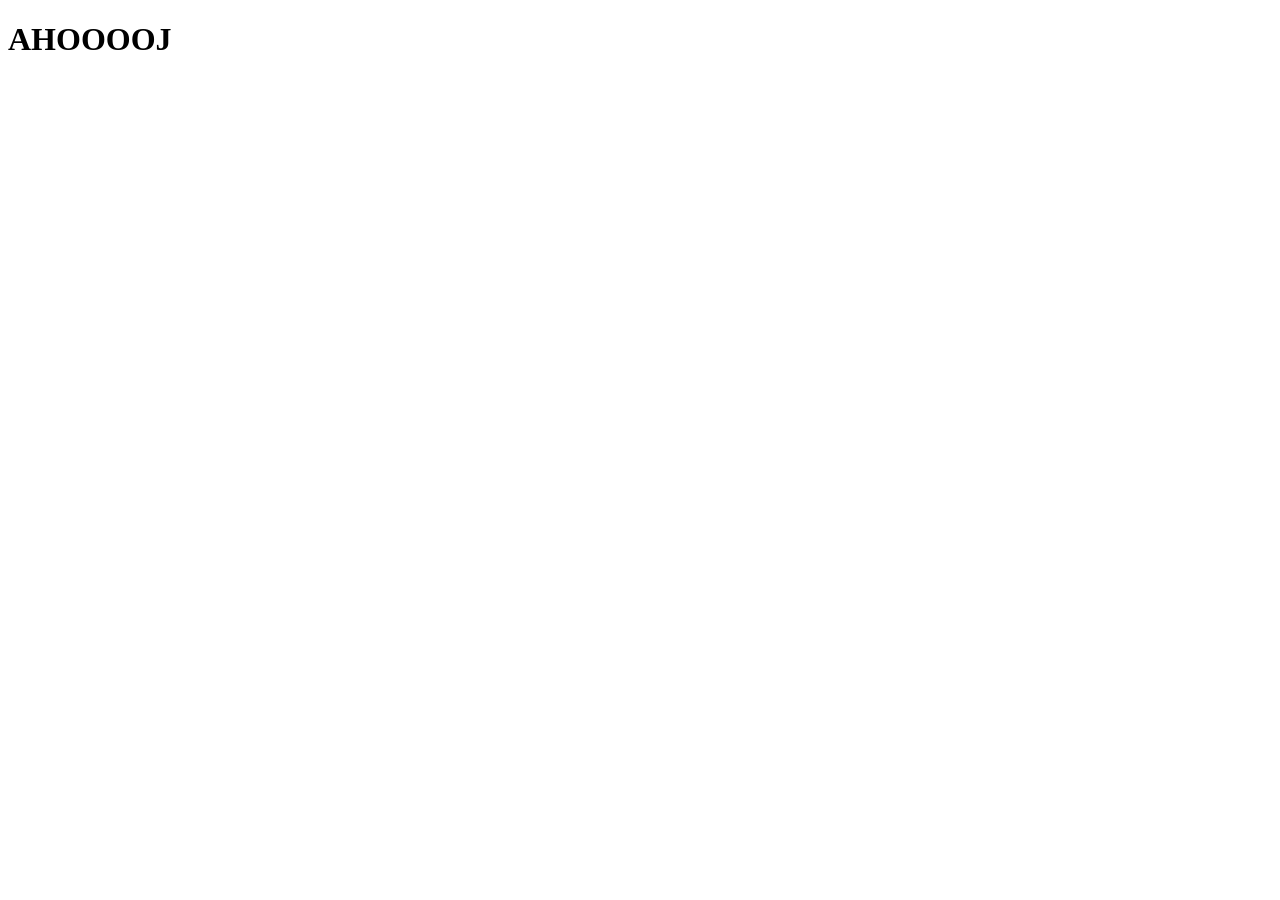
==== index.html @ 7a9dd6bf "ahoj" ====
<!DOCTYPE html>
<html lang="en">
<head>
    <meta charset="UTF-8">
    <meta name="viewport" content="width=device-width, initial-scale=1.0">
    <title>Document</title>
    
    <link rel="stylesheet" href="assets/css/normalize.css">
    <link rel="stylesheet" href="assets/css/style.css">
</head>


<body>
    <h1>AHOOOOJ</h1>
</body>
</html>
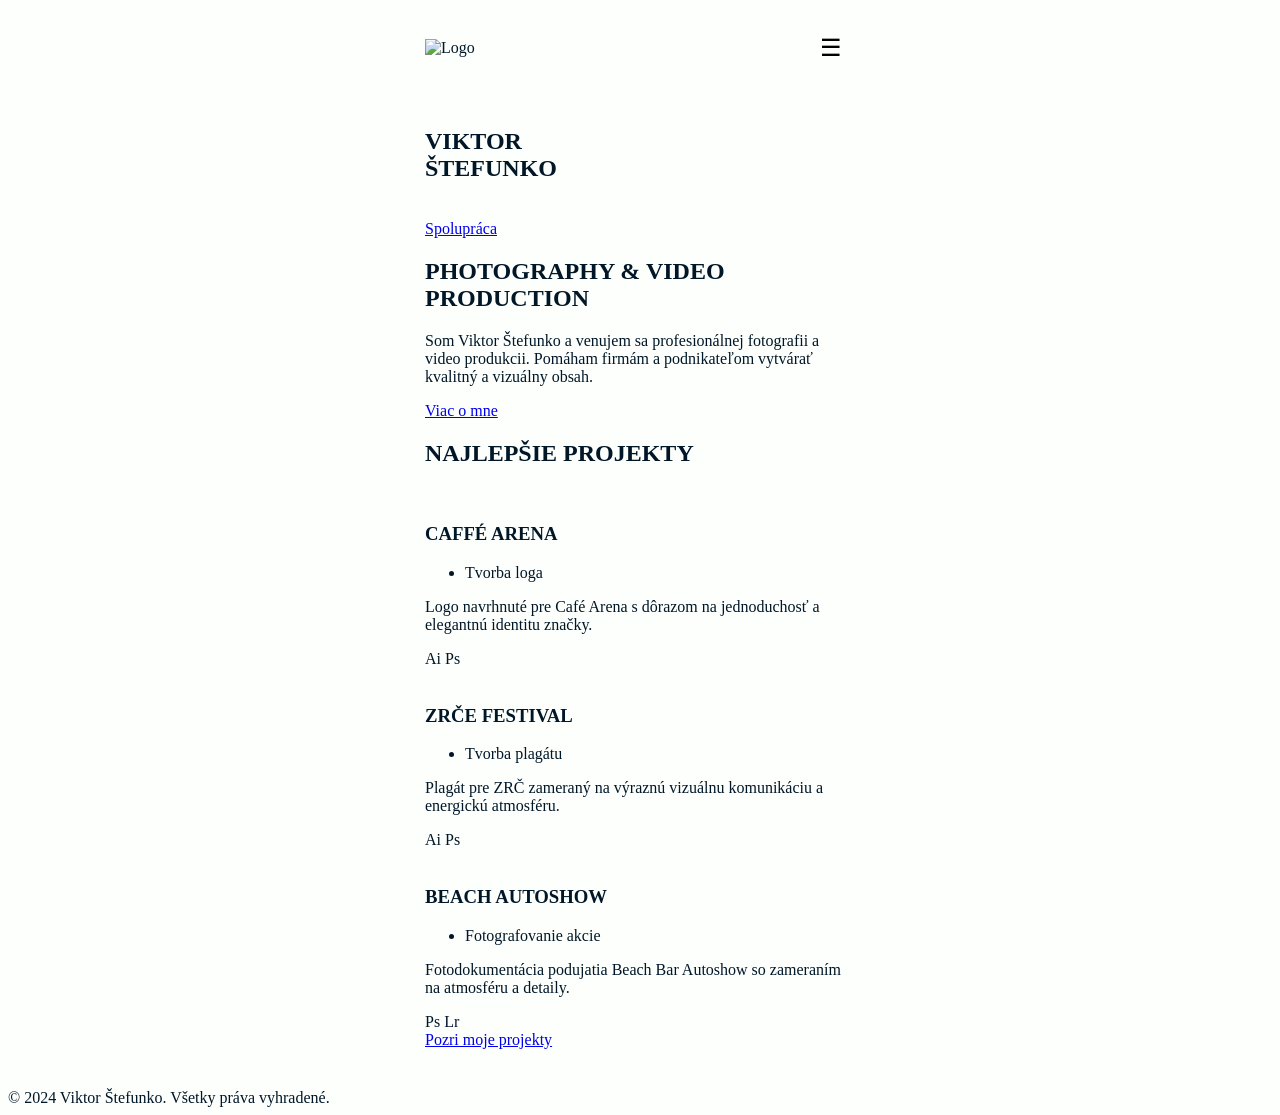
==== commit 897f6f71: "spravene root a zaciatky" ====
--- a/index.html
+++ b/index.html
@@ -3,14 +3,140 @@
 <head>
     <meta charset="UTF-8">
     <meta name="viewport" content="width=device-width, initial-scale=1.0">
-    <title>Document</title>
+    <title>Portfolio</title>
     
     <link rel="stylesheet" href="assets/css/normalize.css">
     <link rel="stylesheet" href="assets/css/style.css">
 </head>
 
 
-<body>
-    <h1>AHOOOOJ</h1>
+<header class="header">
+    <img src="logo.png" alt="Logo" class="logo">
+
+    <button class="menu-btn">
+    ☰
+    </button>
+</header>
+
+<main class="zaciatok">
+    <section class="hero_karta">
+    <div class="hero_top">
+        <div>
+        <h1>
+            VIKTOR<br>
+            ŠTEFUNKO
+        </h1>
+        </div>
+
+        <img src="hero.jpg" alt="" class="hero-image">
+    </div>
+
+    <div class="hero_buttons">
+        <a href="#" class="btn small">Spolupráca</a>
+    </div>
+
+    <div class="hero_content">
+        <h2>PHOTOGRAPHY & VIDEO PRODUCTION</h2>
+
+        <p>
+        Som Viktor Štefunko a venujem sa profesionálnej
+        fotografii a video produkcii.
+        Pomáham firmám a podnikateľom vytvárať
+        kvalitný a vizuálny obsah.
+        </p>
+
+        <a href="#" class="btn">Viac o mne</a>
+    </div>
+    </section>
+
+    <!-- PROJECTS -->
+    <section class="projects">
+    <h2 class="section-title">NAJLEPŠIE PROJEKTY</h2>
+
+    <!-- CARD -->
+    <article class="project-card">
+        <img src="projekt1.jpg" alt="" class="project-image">
+
+        <div class="project-content">
+        <h3>CAFFÉ ARENA</h3>
+
+        <ul>
+            <li>Tvorba loga</li>
+        </ul>
+
+        <p>
+            Logo navrhnuté pre Café Arena
+            s dôrazom na jednoduchosť a
+            elegantnú identitu značky.
+        </p>
+
+        <div class="tags">
+            <span>Ai</span>
+            <span>Ps</span>
+        </div>
+        </div>
+    </article>
+
+
+
+    <article class="project-card">
+        <img src="projekt2.jpg" alt="" class="project-image">
+
+        <div class="project-content">
+        <h3>ZRČE FESTIVAL</h3>
+
+        <ul>
+            <li>Tvorba plagátu</li>
+        </ul>
+
+        <p>
+            Plagát pre ZRČ zameraný na
+            výraznú vizuálnu komunikáciu
+            a energickú atmosféru.
+        </p>
+
+        <div class="tags">
+            <span>Ai</span>
+            <span>Ps</span>
+        </div>
+        </div>
+    </article>
+
+
+
+    <article class="project-card">
+        <img src="projekt3.jpg" alt="" class="project-image">
+
+        <div class="project-content">
+        <h3>BEACH AUTOSHOW</h3>
+
+        <ul>
+            <li>Fotografovanie akcie</li>
+        </ul>
+
+        <p>
+            Fotodokumentácia podujatia Beach
+            Bar Autoshow so zameraním na
+            atmosféru a detaily.
+        </p>
+
+        <div class="tags">
+            <span>Ps</span>
+            <span>Lr</span>
+        </div>
+        </div>
+    </article>
+
+    <div class="projects-button">
+        <a href="#" class="btn">Pozri moje projekty</a>
+    </div>
+    </section>
+
+</main>
+
+<footer class="footer">
+    © 2024 Viktor Štefunko. Všetky práva vyhradené.
+</footer>
+
 </body>
 </html>
--- a/assets/css/style.css
+++ b/assets/css/style.css
@@ -0,0 +1,107 @@
+@import url('https://fonts.googleapis.com/css2?family=Bebas+Neue&family=Montserrat:ital,wght@0,100..900;1,100..900&family=Open+Sans:ital,wght@0,300..800;1,300..800&display=swap');
+
+
+:root {
+    --primarna-nadpis: #f71735 ;
+    --primarna-podnadpis: #FF9F1C ;
+    --farba-pozadia: #FDFFFC ;
+    --bullet-point:#143642 ;
+    --farba-text: #011728 ;
+
+    --bg-najslabsi: #E4E6E9 ;
+    --bg-slaby: #ADB5BC ;
+    --bg-stredny: #929CA6 ;
+    --bg-silny: #778390 ;
+    --bg-najsilnejsi: #606A75 ;
+    --farba-biela: #FFFFFF ;
+    --farba-cierna: #000000 ;
+
+
+    --primarny-gradient: linear-gradient(
+    135deg,
+        #143642 0%,
+        #011728 100% ) ;
+    --sekundarny-gradient: linear-gradient(
+        135deg,
+        #FF9F1C 0%,
+        #A16B21 100% ) ;
+
+
+    --font-primarny: 'Bebas Neue', sans-serif;
+    --font-sekundarny: 'Montserrat', sans-serif;
+    --font-text: 'Open Sans', sans-serif;
+
+    --medzera-s: 1rem ;
+    --medzera-m: 1.5rem ;
+    --medzera-l: 2rem ;
+    --medzera-xl: 3rem ;
+}
+
+
+/* Mobilná verzia */
+
+body{
+    background: var(--farba-pozadia) ;
+    color: var(--farba-text) ; }
+
+.zaciatok {
+    width:100%;
+    max-width:430px;
+    margin:auto;
+    padding:20px 16px 40px;
+}
+
+.header{
+    max-width:430px;
+    margin:auto;
+    padding:16px;
+    display:flex;
+    justify-content:space-between;
+    align-items:center;
+    border-bottom:2px solid var(--border-color);
+}
+
+.menu-btn{
+    width:48px;
+    height:48px;
+    border:none;
+    border-radius:14px;
+    background: var(--bg-najsilnejsi)
+    color:white;
+    font-size:24px;
+    cursor:pointer;
+}
+
+
+
+
+
+
+
+
+
+
+
+
+
+
+
+
+
+
+
+
+
+
+
+
+
+
+
+/* Desktop verzia */
+@media (min-width:1024px)
+
+
+
+
+
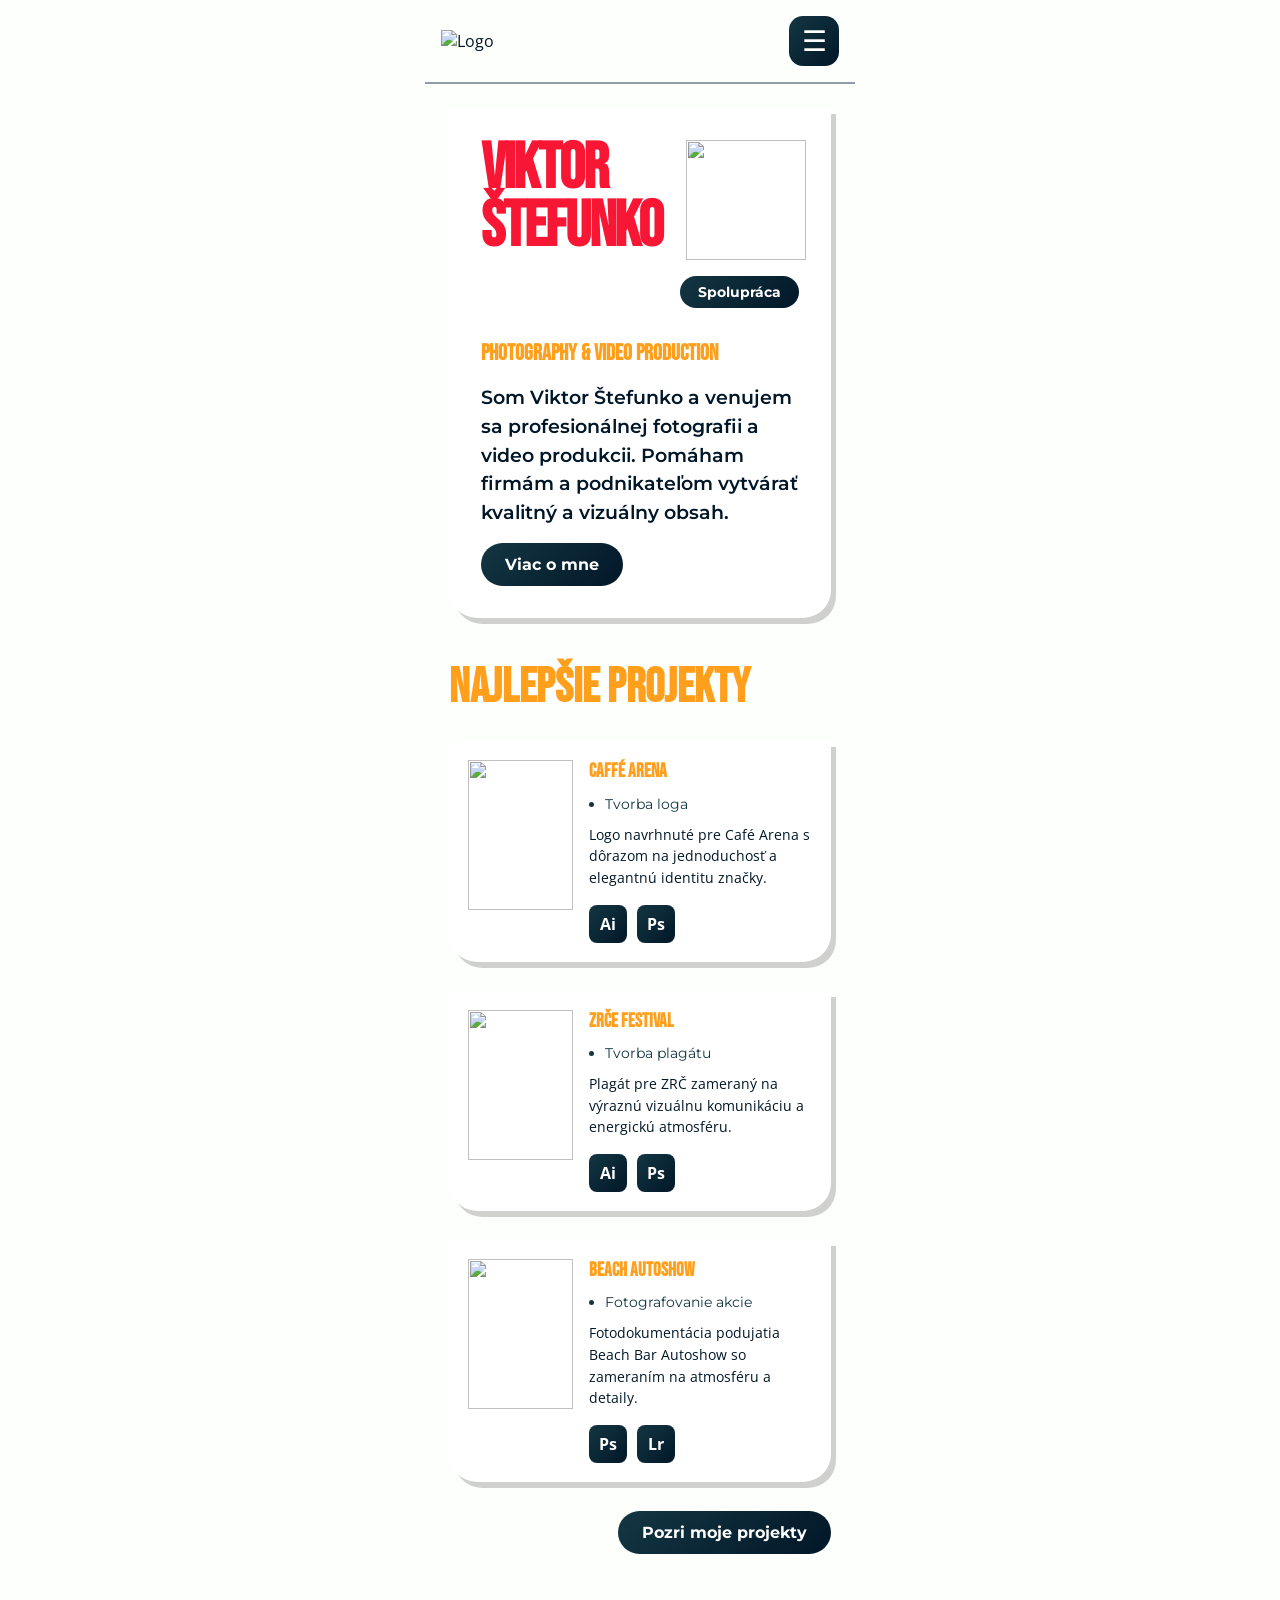
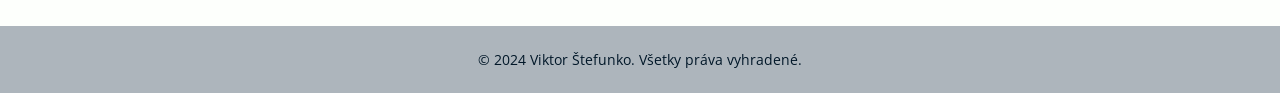
==== commit dba9f208: "spravil som html a css s farbami bez obrazkov" ====
--- a/index.html
+++ b/index.html
@@ -1,142 +1,199 @@
 <!DOCTYPE html>
-<html lang="en">
+<html lang="sk">
 <head>
     <meta charset="UTF-8">
     <meta name="viewport" content="width=device-width, initial-scale=1.0">
-    <title>Portfolio</title>
-    
+
+    <title>Viktor Štefunko</title>
+
     <link rel="stylesheet" href="assets/css/normalize.css">
     <link rel="stylesheet" href="assets/css/style.css">
 </head>
 
-
-<header class="header">
-    <img src="logo.png" alt="Logo" class="logo">
-
-    <button class="menu-btn">
-    ☰
-    </button>
-</header>
-
-<main class="zaciatok">
-    <section class="hero_karta">
-    <div class="hero_top">
-        <div>
-        <h1>
-            VIKTOR<br>
-            ŠTEFUNKO
-        </h1>
-        </div>
-
-        <img src="hero.jpg" alt="" class="hero-image">
-    </div>
-
-    <div class="hero_buttons">
-        <a href="#" class="btn small">Spolupráca</a>
-    </div>
-
-    <div class="hero_content">
-        <h2>PHOTOGRAPHY & VIDEO PRODUCTION</h2>
-
-        <p>
-        Som Viktor Štefunko a venujem sa profesionálnej
-        fotografii a video produkcii.
-        Pomáham firmám a podnikateľom vytvárať
-        kvalitný a vizuálny obsah.
-        </p>
-
-        <a href="#" class="btn">Viac o mne</a>
-    </div>
-    </section>
-
-    <!-- PROJECTS -->
-    <section class="projects">
-    <h2 class="section-title">NAJLEPŠIE PROJEKTY</h2>
-
-    <!-- CARD -->
-    <article class="project-card">
-        <img src="projekt1.jpg" alt="" class="project-image">
-
-        <div class="project-content">
-        <h3>CAFFÉ ARENA</h3>
-
-        <ul>
-            <li>Tvorba loga</li>
-        </ul>
-
-        <p>
-            Logo navrhnuté pre Café Arena
-            s dôrazom na jednoduchosť a
-            elegantnú identitu značky.
-        </p>
-
-        <div class="tags">
-            <span>Ai</span>
-            <span>Ps</span>
-        </div>
-        </div>
-    </article>
+<body>
 
 
+<!-- =========================
+    HEADER
+========================== -->
 
-    <article class="project-card">
-        <img src="projekt2.jpg" alt="" class="project-image">
-
-        <div class="project-content">
-        <h3>ZRČE FESTIVAL</h3>
-
-        <ul>
-            <li>Tvorba plagátu</li>
-        </ul>
-
-        <p>
-            Plagát pre ZRČ zameraný na
-            výraznú vizuálnu komunikáciu
-            a energickú atmosféru.
-        </p>
-
-        <div class="tags">
-            <span>Ai</span>
-            <span>Ps</span>
-        </div>
-        </div>
-    </article>
+    <header class="hlavicka">
+        <img src="logo.png" alt="Logo" class="logo">
+        <button class="menu_tlacidlo">
+            ☰
+        </button>
+    </header>
 
 
+<!-- =========================
+        HERO SEKCIA
+    ========================== -->
 
-    <article class="project-card">
-        <img src="projekt3.jpg" alt="" class="project-image">
 
-        <div class="project-content">
-        <h3>BEACH AUTOSHOW</h3>
+    <main class="obsah">
+        <section class="hero_karta">
+            <div class="hero_hore">
+                <div>
+                    <h1 class="hero_nadpis">
+                        VIKTOR <br>
+                        ŠTEFUNKO
+                    </h1>
+                </div>
+                <img src="hero.jpg" alt="" class="hero_obrazok">
+            </div>
 
-        <ul>
-            <li>Fotografovanie akcie</li>
-        </ul>
+            <div class="hero_tlacidla">
+                <a href="#" class="tlacidlo male">
+                    Spolupráca
+                </a>
+            </div>
 
-        <p>
-            Fotodokumentácia podujatia Beach
-            Bar Autoshow so zameraním na
-            atmosféru a detaily.
-        </p>
+            <div class="hero_text">
 
-        <div class="tags">
-            <span>Ps</span>
-            <span>Lr</span>
-        </div>
-        </div>
-    </article>
+                <h2>
+                    PHOTOGRAPHY & VIDEO PRODUCTION
+                </h2>
 
-    <div class="projects-button">
-        <a href="#" class="btn">Pozri moje projekty</a>
-    </div>
-    </section>
+                <p>
+                    Som Viktor Štefunko a venujem sa profesionálnej
+                    fotografii a video produkcii.
+                    Pomáham firmám a podnikateľom vytvárať
+                    kvalitný a vizuálny obsah.
+                </p>
 
-</main>
+                <a href="#" class="tlacidlo">
+                    Viac o mne
+                </a>
 
-<footer class="footer">
-    © 2024 Viktor Štefunko. Všetky práva vyhradené.
-</footer>
+            </div>
+
+        </section>
+
+        <!-- =========================
+            PROJEKTY
+        ========================== -->
+
+        <section class="projekty">
+
+            <h2 class="nadpis_sekcie">
+                NAJLEPŠIE PROJEKTY
+            </h2>
+
+            <!-- KARTA -->
+
+            <article class="karta_projekt">
+
+                <img src="projekt1.jpg" alt="" class="projekt_obrazok">
+
+                <div class="projekt_text">
+
+                    <h3>CAFFÉ ARENA</h3>
+
+                    <ul>
+                        <li>Tvorba loga</li>
+                    </ul>
+
+                    <p>
+                        Logo navrhnuté pre Café Arena
+                        s dôrazom na jednoduchosť
+                        a elegantnú identitu značky.
+                    </p>
+
+                    <div class="programy">
+
+                        <span>Ai</span>
+                        <span>Ps</span>
+
+                    </div>
+
+                </div>
+
+            </article>
+
+            <!-- KARTA -->
+
+            <article class="karta_projekt">
+
+                <img src="projekt2.jpg" alt="" class="projekt_obrazok">
+
+                <div class="projekt_text">
+
+                    <h3>ZRČE FESTIVAL</h3>
+
+                    <ul>
+                        <li>Tvorba plagátu</li>
+                    </ul>
+
+                    <p>
+                        Plagát pre ZRČ zameraný na
+                        výraznú vizuálnu komunikáciu
+                        a energickú atmosféru.
+                    </p>
+
+                    <div class="programy">
+
+                        <span>Ai</span>
+                        <span>Ps</span>
+
+                    </div>
+
+                </div>
+
+            </article>
+
+            <!-- KARTA -->
+
+            <article class="karta_projekt">
+
+                <img src="projekt3.jpg" alt="" class="projekt_obrazok">
+
+                <div class="projekt_text">
+
+                    <h3>BEACH AUTOSHOW</h3>
+
+                    <ul>
+                        <li>Fotografovanie akcie</li>
+                    </ul>
+
+                    <p>
+                        Fotodokumentácia podujatia Beach
+                        Bar Autoshow so zameraním
+                        na atmosféru a detaily.
+                    </p>
+
+                    <div class="programy">
+
+                        <span>Ps</span>
+                        <span>Lr</span>
+
+                    </div>
+
+                </div>
+
+            </article>
+
+            <div class="projekty_tlacidlo">
+
+                <a href="#" class="tlacidlo">
+                    Pozri moje projekty
+                </a>
+
+            </div>
+
+        </section>
+
+    </main>
+
+    <!-- =========================
+        FOOTER
+    ========================== -->
+
+    <footer class="paticka">
+
+        © 2024 Viktor Štefunko.
+        Všetky práva vyhradené.
+
+    </footer>
 
 </body>
 </html>
--- a/assets/css/style.css
+++ b/assets/css/style.css
@@ -40,63 +40,361 @@
 
 /* Mobilná verzia */
 
+
+*{
+    margin:0;
+    padding:0;
+    box-sizing:border-box;
+}
+
 body{
-    background: var(--farba-pozadia) ;
-    color: var(--farba-text) ; }
-
-.zaciatok {
+    background:var(--farba-pozadia);
+    color:var(--farba-text);
+
+    font-family:var(--font-text);
+}
+
+/* =========================
+    HLAVIČKA
+========================= */
+
+.hlavicka{
     width:100%;
     max-width:430px;
+
     margin:auto;
-    padding:20px 16px 40px;
-}
-
-.header{
-    max-width:430px;
-    margin:auto;
-    padding:16px;
+
     display:flex;
     justify-content:space-between;
     align-items:center;
-    border-bottom:2px solid var(--border-color);
-}
-
-.menu-btn{
-    width:48px;
-    height:48px;
+
+    padding:1rem;
+
+    border-bottom:2px solid var(--bg-stredny);
+}
+
+.logo{
+    width:55px;
+    height:auto;
+}
+
+.menu_tlacidlo{
+    width:50px;
+    height:50px;
+
     border:none;
     border-radius:14px;
-    background: var(--bg-najsilnejsi)
-    color:white;
-    font-size:24px;
+
+    background:var(--primarny-gradient);
+
+    color:var(--farba-biela);
+
+    font-size:28px;
+
+    display:flex;
+    align-items:center;
+    justify-content:center;
+
     cursor:pointer;
 }
 
-
-
-
-
-
-
-
-
-
-
-
-
-
-
-
-
-
-
-
-
-
-
-
-
-
+/* =========================
+    OBSAH
+========================= */
+
+.obsah{
+    width:100%;
+    max-width:430px;
+
+    margin:auto;
+
+    padding:var(--medzera-m);
+}
+
+/* =========================
+    HERO KARTA
+========================= */
+
+.hero_karta{
+    background:var(--farba-biela);
+
+    padding:var(--medzera-l);
+
+    border-radius:0px 0px 28px 28px;
+
+    box-shadow:
+    5px 6px 0px rgba(0,0,0,0.18);
+
+    margin-bottom:var(--medzera-xl);
+}
+
+.hero_hore{
+    display:flex;
+    justify-content:space-between;
+    align-items:flex-start;
+
+    gap:var(--medzera-m);
+}
+
+/* =========================
+    HERO NADPIS
+========================= */
+
+.hero_nadpis{
+    font-family:var(--font-primarny);
+
+    font-size:4rem;
+    line-height:0.9;
+
+    color:var(--primarna-nadpis);
+
+    letter-spacing:-2px;
+}
+
+/* =========================
+    HERO OBRÁZOK
+========================= */
+
+.hero_obrazok{
+    width:120px;
+    height:120px;
+
+    object-fit:cover;
+}
+
+/* =========================
+    HERO BUTTON
+========================= */
+
+.hero_tlacidla{
+    display:flex;
+    justify-content:flex-end;
+
+    margin-top:1rem;
+}
+
+/* =========================
+    TEXT HERO
+========================= */
+
+.hero_text{
+    margin-top:2rem;
+}
+
+.hero_text h2{
+    color:var(--primarna-podnadpis);
+
+    font-family:var(--font-primarny);
+
+    font-size:1.4rem;
+
+    margin-bottom:1rem;
+}
+
+.hero_text p{
+    font-size:1.2rem;
+    line-height:1.5;
+
+    font-family:var(--font-sekundarny);
+
+    font-weight:600;
+
+    margin-bottom:1rem;
+}
+
+/* =========================
+    TLAČIDLÁ
+========================= */
+
+.tlacidlo{
+    display:inline-flex;
+    align-items:center;
+    justify-content:center;
+
+    padding:12px 24px;
+
+    border-radius:999px;
+
+    background:var(--primarny-gradient);
+
+    color:var(--farba-biela);
+
+    text-decoration:none;
+
+    font-family:var(--font-sekundarny);
+    font-weight:700;
+
+    transition:0.2s ease;
+}
+
+.tlacidlo:hover{
+    transform:translateY(-2px);
+}
+
+.male{
+    padding:8px 18px;
+    font-size:0.85rem;
+}
+
+/* =========================
+    SEKČNÝ NADPIS
+========================= */
+
+.nadpis_sekcie{
+    color:var(--primarna-podnadpis);
+
+    font-family:var(--font-primarny);
+
+    font-size:3rem;
+    line-height:0.9;
+
+    margin-bottom:2rem;
+}
+
+/* =========================
+    KARTA PROJEKT
+========================= */
+
+.karta_projekt{
+    background:var(--farba-biela);
+
+    padding:1.2rem;
+
+    border-radius:0px 0px 28px 28px;
+
+    display:flex;
+    gap:1rem;
+
+    margin-bottom:1.8rem;
+
+    box-shadow:
+    5px 6px 0px rgba(0,0,0,0.18);
+}
+
+/* =========================
+    OBRÁZOK PROJEKTU
+========================= */
+
+.projekt_obrazok{
+    width:105px;
+    height:150px;
+
+    object-fit:cover;
+
+    flex-shrink:0;
+}
+
+/* =========================
+    TEXT PROJEKT
+========================= */
+
+.projekt_text h3{
+    color:var(--primarna-podnadpis);
+
+    font-family:var(--font-primarny);
+
+    font-size:1.2rem;
+
+    margin-bottom:0.7rem;
+}
+
+.projekt_text ul{
+    padding-left:1rem;
+
+    margin-bottom:0.7rem;
+}
+
+.projekt_text li{
+    color:var(--bullet-point);
+
+    font-size:0.9rem;
+
+    font-family:var(--font-sekundarny);
+}
+
+.projekt_text p{
+    font-size:0.9rem;
+    line-height:1.5;
+}
+
+/* =========================
+    PROGRAMY
+========================= */
+
+.programy{
+    display:flex;
+    gap:0.6rem;
+
+    margin-top:1rem;
+}
+
+.programy span{
+    width:38px;
+    height:38px;
+
+    border-radius:8px;
+
+    background:var(--primarny-gradient);
+
+    color:var(--farba-biela);
+
+    display:flex;
+    align-items:center;
+    justify-content:center;
+
+    font-weight:700;
+}
+
+/* =========================
+    TLAČIDLO PROJEKTY
+========================= */
+
+.projekty_tlacidlo{
+    display:flex;
+    justify-content:flex-end;
+}
+
+/* =========================
+    FOOTER
+========================= */
+
+.paticka{
+    background:var(--bg-slaby);
+
+    text-align:center;
+
+    padding:1.5rem;
+
+    margin-top:3rem;
+
+    color:var(--farba-text);
+
+    font-size:0.85rem;
+}
+
+/* =========================
+    RESPONSIVE
+========================= */
+
+@media(max-width:430px){
+
+    .hero_nadpis{
+        font-size:3.3rem;
+    }
+
+    .hero_obrazok{
+        width:100px;
+        height:100px;
+    }
+
+    .nadpis_sekcie{
+        font-size:2.5rem;
+    }
+
+    .hero_text p{
+        font-size:1rem;
+    }
+}
 
 /* Desktop verzia */
 @media (min-width:1024px)
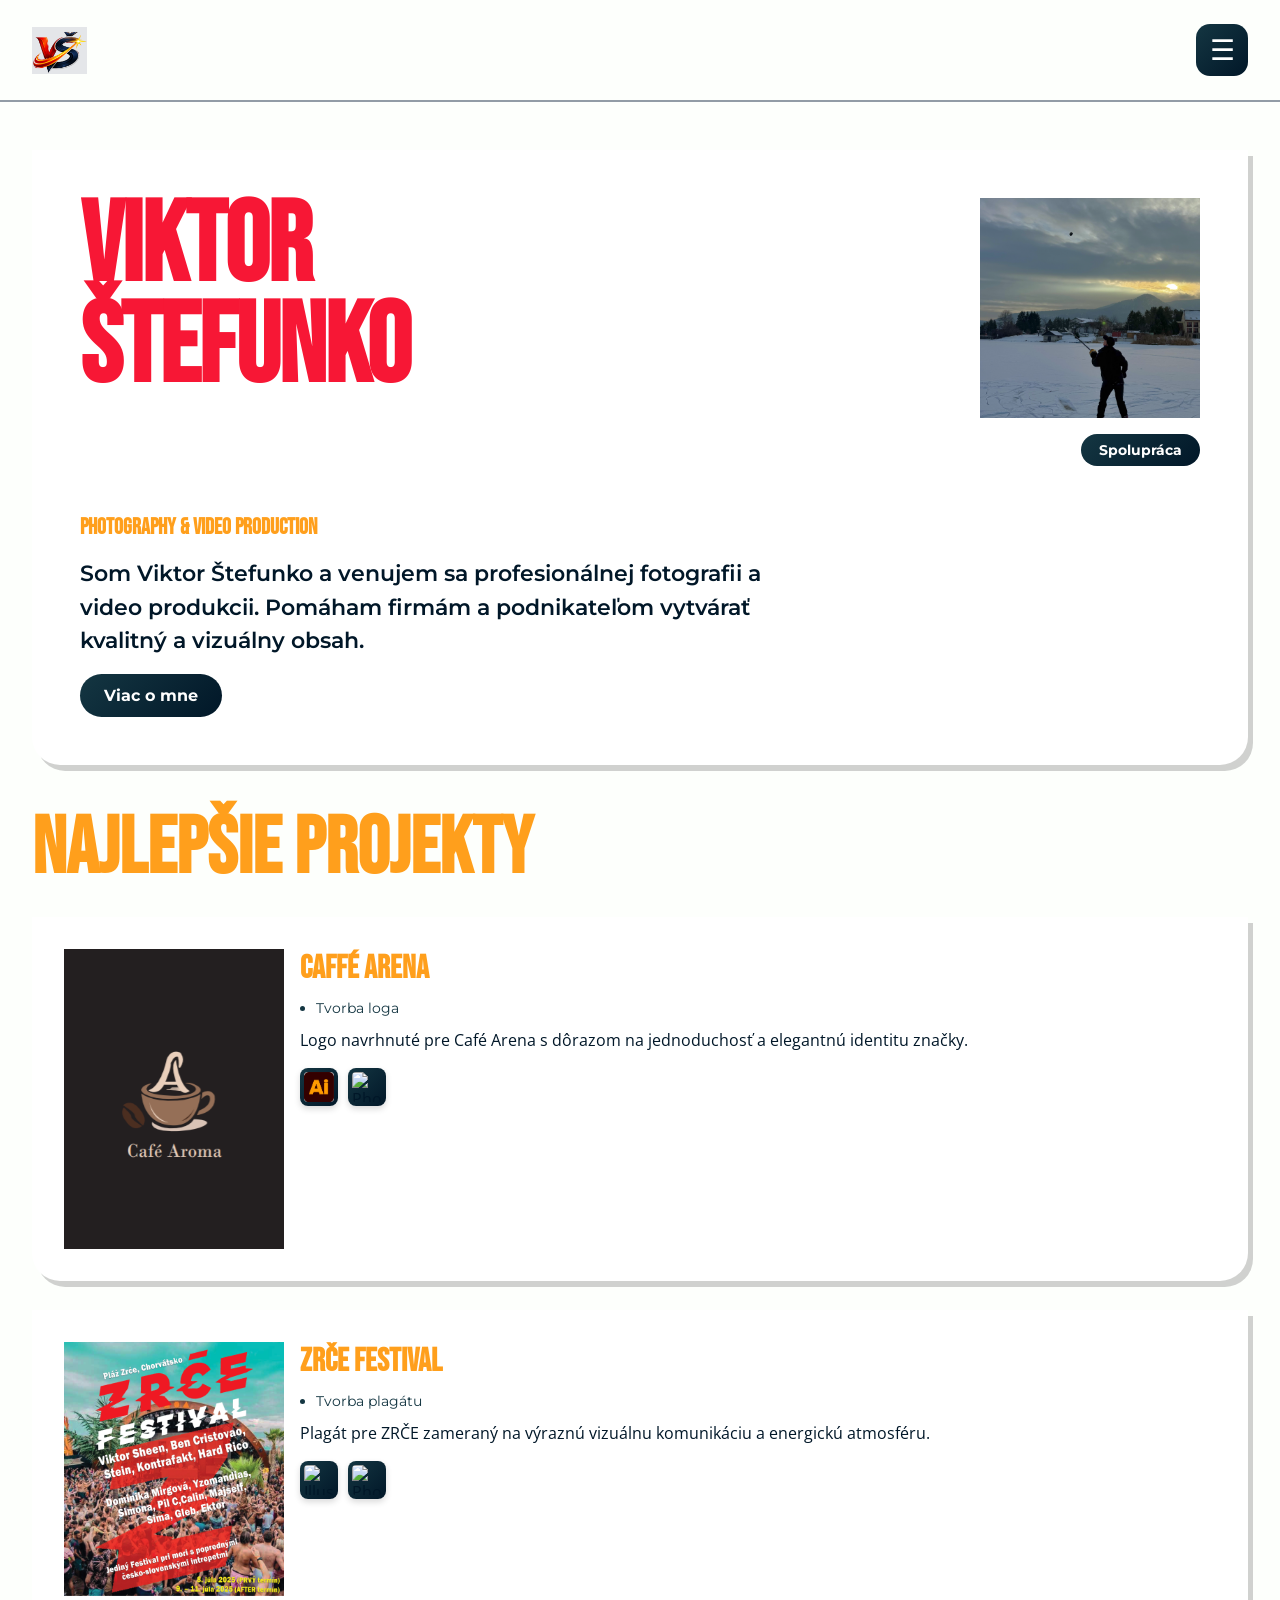
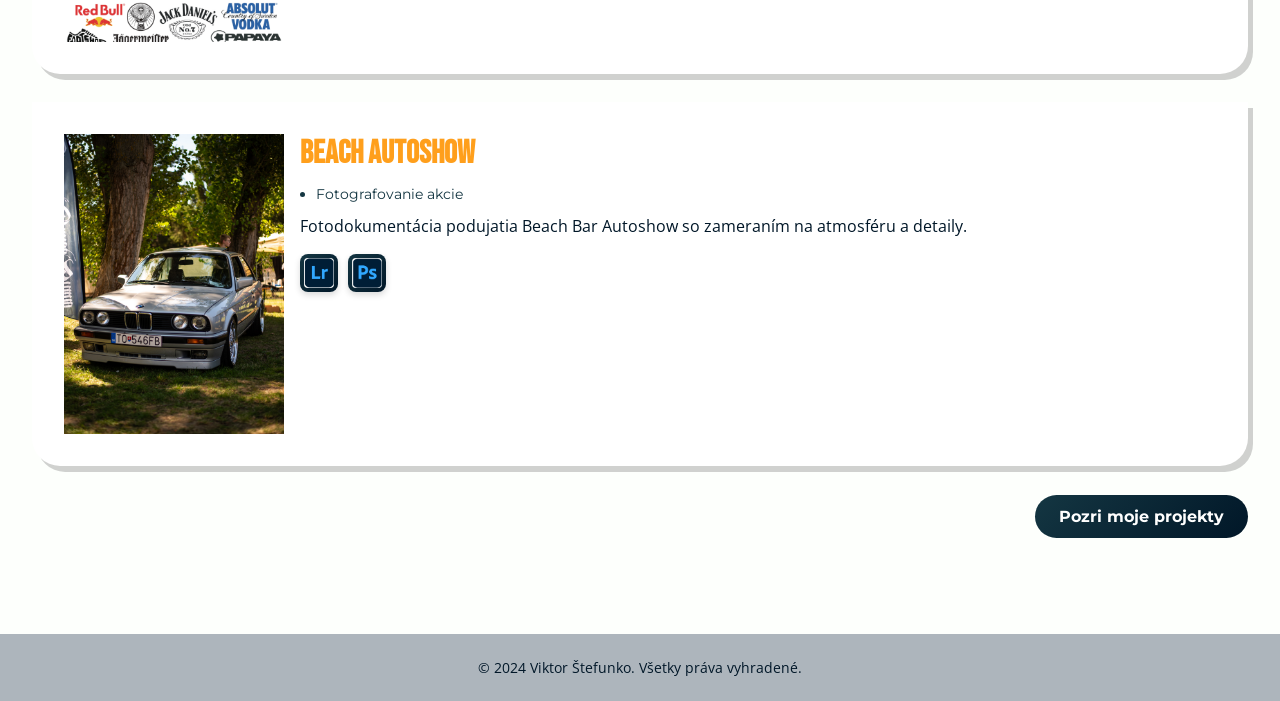
==== commit f4a412b8: "pridane obrazky ale nedorobene ikony" ====
--- a/index.html
+++ b/index.html
@@ -1,5 +1,6 @@
 <!DOCTYPE html>
 <html lang="sk">
+
 <head>
     <meta charset="UTF-8">
     <meta name="viewport" content="width=device-width, initial-scale=1.0">
@@ -12,188 +13,220 @@
 
 <body>
 
-
 <!-- =========================
-    HEADER
+    HLAVIČKA
 ========================== -->
 
-    <header class="hlavicka">
-        <img src="logo.png" alt="Logo" class="logo">
-        <button class="menu_tlacidlo">
-            ☰
-        </button>
-    </header>
-
+<header class="hlavicka">
+
+    <img src="assets/img/moje logo.png"
+    alt="Logo"
+    class="logo">
+
+    <button class="menu_tlacidlo">
+        ☰
+    </button>
+
+</header>
 
 <!-- =========================
+    HLAVNÝ OBSAH
+========================== -->
+
+<main class="obsah">
+
+    <!-- =========================
         HERO SEKCIA
     ========================== -->
 
-
-    <main class="obsah">
-        <section class="hero_karta">
-            <div class="hero_hore">
-                <div>
-                    <h1 class="hero_nadpis">
-                        VIKTOR <br>
-                        ŠTEFUNKO
-                    </h1>
+    <section class="hero_karta">
+
+        <div class="hero_hore">
+
+            <h1 class="hero_nadpis">
+                VIKTOR <br>
+                ŠTEFUNKO
+            </h1>
+
+            <img src="assets/img/Moja FOTO.png"
+            alt="Moja fotka"
+            class="hero_obrazok">
+
+        </div>
+
+        <div class="hero_tlacidla">
+
+            <a href="#" class="tlacidlo male">
+                Spolupráca
+            </a>
+
+        </div>
+
+        <div class="hero_text">
+
+            <h2>
+                PHOTOGRAPHY & VIDEO PRODUCTION
+            </h2>
+
+            <p>
+                Som Viktor Štefunko a venujem sa profesionálnej
+                fotografii a video produkcii.
+                Pomáham firmám a podnikateľom vytvárať
+                kvalitný a vizuálny obsah.
+            </p>
+
+            <a href="#" class="tlacidlo">
+                Viac o mne
+            </a>
+
+        </div>
+
+    </section>
+
+    <!-- =========================
+        PROJEKTY
+    ========================== -->
+
+    <section class="projekty">
+
+        <h2 class="nadpis_sekcie">
+            NAJLEPŠIE PROJEKTY
+        </h2>
+
+        <!-- =========================
+            PROJEKT 1
+        ========================== -->
+
+        <article class="karta_projekt">
+
+            <img src="assets/img/Caffe AROMA.png"
+            alt="Caffé Arena"
+            class="projekt_obrazok">
+
+            <div class="projekt_text">
+
+                <h3>CAFFÉ ARENA</h3>
+
+                <ul>
+                    <li>Tvorba loga</li>
+                </ul>
+
+                <p>
+                    Logo navrhnuté pre Café Arena
+                    s dôrazom na jednoduchosť
+                    a elegantnú identitu značky.
+                </p>
+
+                <div class="programy">
+
+                    <img src="assets/img/Ai.png" alt="Illustrator">
+
+                    <img src="assets/img/Ps.png=" alt="Photoshop">
+
                 </div>
-                <img src="hero.jpg" alt="" class="hero_obrazok">
+
             </div>
 
-            <div class="hero_tlacidla">
-                <a href="#" class="tlacidlo male">
-                    Spolupráca
-                </a>
+        </article>
+
+        <!-- =========================
+            PROJEKT 2
+        ========================== -->
+
+        <article class="karta_projekt">
+
+            <img src="assets/img/FESTIVAL ZRCE.png"
+            alt="ZRČE Festival"
+            class="projekt_obrazok">
+
+            <div class="projekt_text">
+
+                <h3>ZRČE FESTIVAL</h3>
+
+                <ul>
+                    <li>Tvorba plagátu</li>
+                </ul>
+
+                <p>
+                    Plagát pre ZRČE zameraný na
+                    výraznú vizuálnu komunikáciu
+                    a energickú atmosféru.
+                </p>
+
+                <div class="programy">
+
+                    <img src="assets/img/ikony/illustrator.png" alt="Illustrator">
+
+                    <img src="assets/img/ikony/photoshop.png" alt="Photoshop">
+
+                </div>
+
             </div>
 
-            <div class="hero_text">
-
-                <h2>
-                    PHOTOGRAPHY & VIDEO PRODUCTION
-                </h2>
+        </article>
+
+        <!-- =========================
+            PROJEKT 3
+        ========================== -->
+
+        <article class="karta_projekt">
+
+            <img src="assets/img/AUTOSHOW.jpg"
+            alt="Beach Autoshow"
+            class="projekt_obrazok">
+
+            <div class="projekt_text">
+
+                <h3>BEACH AUTOSHOW</h3>
+
+                <ul>
+                    <li>Fotografovanie akcie</li>
+                </ul>
 
                 <p>
-                    Som Viktor Štefunko a venujem sa profesionálnej
-                    fotografii a video produkcii.
-                    Pomáham firmám a podnikateľom vytvárať
-                    kvalitný a vizuálny obsah.
+                    Fotodokumentácia podujatia Beach
+                    Bar Autoshow so zameraním
+                    na atmosféru a detaily.
                 </p>
 
-                <a href="#" class="tlacidlo">
-                    Viac o mne
-                </a>
+                <div class="programy">
+
+                    <img src="assets/img/Lr.png" alt="Lightroom">
+
+                    <img src="assets/img/Ps.png" alt="Photoshop">
+
+                </div>
 
             </div>
 
-        </section>
-
-        <!-- =========================
-            PROJEKTY
-        ========================== -->
-
-        <section class="projekty">
-
-            <h2 class="nadpis_sekcie">
-                NAJLEPŠIE PROJEKTY
-            </h2>
-
-            <!-- KARTA -->
-
-            <article class="karta_projekt">
-
-                <img src="projekt1.jpg" alt="" class="projekt_obrazok">
-
-                <div class="projekt_text">
-
-                    <h3>CAFFÉ ARENA</h3>
-
-                    <ul>
-                        <li>Tvorba loga</li>
-                    </ul>
-
-                    <p>
-                        Logo navrhnuté pre Café Arena
-                        s dôrazom na jednoduchosť
-                        a elegantnú identitu značky.
-                    </p>
-
-                    <div class="programy">
-
-                        <span>Ai</span>
-                        <span>Ps</span>
-
-                    </div>
-
-                </div>
-
-            </article>
-
-            <!-- KARTA -->
-
-            <article class="karta_projekt">
-
-                <img src="projekt2.jpg" alt="" class="projekt_obrazok">
-
-                <div class="projekt_text">
-
-                    <h3>ZRČE FESTIVAL</h3>
-
-                    <ul>
-                        <li>Tvorba plagátu</li>
-                    </ul>
-
-                    <p>
-                        Plagát pre ZRČ zameraný na
-                        výraznú vizuálnu komunikáciu
-                        a energickú atmosféru.
-                    </p>
-
-                    <div class="programy">
-
-                        <span>Ai</span>
-                        <span>Ps</span>
-
-                    </div>
-
-                </div>
-
-            </article>
-
-            <!-- KARTA -->
-
-            <article class="karta_projekt">
-
-                <img src="projekt3.jpg" alt="" class="projekt_obrazok">
-
-                <div class="projekt_text">
-
-                    <h3>BEACH AUTOSHOW</h3>
-
-                    <ul>
-                        <li>Fotografovanie akcie</li>
-                    </ul>
-
-                    <p>
-                        Fotodokumentácia podujatia Beach
-                        Bar Autoshow so zameraním
-                        na atmosféru a detaily.
-                    </p>
-
-                    <div class="programy">
-
-                        <span>Ps</span>
-                        <span>Lr</span>
-
-                    </div>
-
-                </div>
-
-            </article>
-
-            <div class="projekty_tlacidlo">
-
-                <a href="#" class="tlacidlo">
-                    Pozri moje projekty
-                </a>
-
-            </div>
-
-        </section>
-
-    </main>
-
-    <!-- =========================
-        FOOTER
-    ========================== -->
-
-    <footer class="paticka">
-
-        © 2024 Viktor Štefunko.
-        Všetky práva vyhradené.
-
-    </footer>
+        </article>
+
+        <!-- =========================
+            TLAČIDLO
+        ========================== -->
+
+        <div class="projekty_tlacidlo">
+
+            <a href="#" class="tlacidlo">
+                Pozri moje projekty
+            </a>
+
+        </div>
+
+    </section>
+
+</main>
+
+<!-- =========================
+    FOOTER
+========================== -->
+
+<footer class="paticka">
+
+    © 2024 Viktor Štefunko.
+    Všetky práva vyhradené.
+
+</footer>
 
 </body>
 </html>
--- a/assets/css/style.css
+++ b/assets/css/style.css
@@ -1,45 +1,50 @@
 @import url('https://fonts.googleapis.com/css2?family=Bebas+Neue&family=Montserrat:ital,wght@0,100..900;1,100..900&family=Open+Sans:ital,wght@0,300..800;1,300..800&display=swap');
 
+/* =========================
+    ROOT
+========================= */
 
 :root {
-    --primarna-nadpis: #f71735 ;
-    --primarna-podnadpis: #FF9F1C ;
-    --farba-pozadia: #FDFFFC ;
-    --bullet-point:#143642 ;
-    --farba-text: #011728 ;
-
-    --bg-najslabsi: #E4E6E9 ;
-    --bg-slaby: #ADB5BC ;
-    --bg-stredny: #929CA6 ;
-    --bg-silny: #778390 ;
-    --bg-najsilnejsi: #606A75 ;
-    --farba-biela: #FFFFFF ;
-    --farba-cierna: #000000 ;
-
+
+    --primarna-nadpis: #f71735;
+    --primarna-podnadpis: #FF9F1C;
+
+    --farba-pozadia: #FDFFFC;
+    --bullet-point:#143642;
+    --farba-text:#011728;
+
+    --bg-najslabsi:#E4E6E9;
+    --bg-slaby:#ADB5BC;
+    --bg-stredny:#929CA6;
+    --bg-silny:#778390;
+    --bg-najsilnejsi:#606A75;
+
+    --farba-biela:#FFFFFF;
+    --farba-cierna:#000000;
 
     --primarny-gradient: linear-gradient(
     135deg,
-        #143642 0%,
-        #011728 100% ) ;
+    #143642 0%,
+    #011728 100%);
+
     --sekundarny-gradient: linear-gradient(
-        135deg,
-        #FF9F1C 0%,
-        #A16B21 100% ) ;
-
-
-    --font-primarny: 'Bebas Neue', sans-serif;
-    --font-sekundarny: 'Montserrat', sans-serif;
-    --font-text: 'Open Sans', sans-serif;
-
-    --medzera-s: 1rem ;
-    --medzera-m: 1.5rem ;
-    --medzera-l: 2rem ;
-    --medzera-xl: 3rem ;
-}
-
-
-/* Mobilná verzia */
-
+    135deg,
+    #FF9F1C 0%,
+    #A16B21 100%);
+
+    --font-primarny:'Bebas Neue', sans-serif;
+    --font-sekundarny:'Montserrat', sans-serif;
+    --font-text:'Open Sans', sans-serif;
+
+    --medzera-s:1rem;
+    --medzera-m:1.5rem;
+    --medzera-l:2rem;
+    --medzera-xl:3rem;
+}
+
+/* =========================
+    RESET
+========================= */
 
 *{
     margin:0;
@@ -75,12 +80,11 @@
 
 .logo{
     width:55px;
-    height:auto;
 }
 
 .menu_tlacidlo{
-    width:50px;
-    height:50px;
+    width:52px;
+    height:52px;
 
     border:none;
     border-radius:14px;
@@ -120,10 +124,10 @@
 
     padding:var(--medzera-l);
 
-    border-radius:0px 0px 28px 28px;
+    border-radius:0 0 28px 28px;
 
     box-shadow:
-    5px 6px 0px rgba(0,0,0,0.18);
+    5px 6px 0 rgba(0,0,0,0.18);
 
     margin-bottom:var(--medzera-xl);
 }
@@ -136,10 +140,6 @@
     gap:var(--medzera-m);
 }
 
-/* =========================
-    HERO NADPIS
-========================= */
-
 .hero_nadpis{
     font-family:var(--font-primarny);
 
@@ -150,10 +150,6 @@
 
     letter-spacing:-2px;
 }
-
-/* =========================
-    HERO OBRÁZOK
-========================= */
 
 .hero_obrazok{
     width:120px;
@@ -162,20 +158,12 @@
     object-fit:cover;
 }
 
-/* =========================
-    HERO BUTTON
-========================= */
-
 .hero_tlacidla{
     display:flex;
     justify-content:flex-end;
 
     margin-top:1rem;
 }
-
-/* =========================
-    TEXT HERO
-========================= */
 
 .hero_text{
     margin-top:2rem;
@@ -192,7 +180,7 @@
 }
 
 .hero_text p{
-    font-size:1.2rem;
+    font-size:1.15rem;
     line-height:1.5;
 
     font-family:var(--font-sekundarny);
@@ -237,7 +225,7 @@
 }
 
 /* =========================
-    SEKČNÝ NADPIS
+    NADPIS SEKCIE
 ========================= */
 
 .nadpis_sekcie{
@@ -260,7 +248,7 @@
 
     padding:1.2rem;
 
-    border-radius:0px 0px 28px 28px;
+    border-radius:0 0 28px 28px;
 
     display:flex;
     gap:1rem;
@@ -268,12 +256,8 @@
     margin-bottom:1.8rem;
 
     box-shadow:
-    5px 6px 0px rgba(0,0,0,0.18);
-}
-
-/* =========================
-    OBRÁZOK PROJEKTU
-========================= */
+    5px 6px 0 rgba(0,0,0,0.18);
+}
 
 .projekt_obrazok{
     width:105px;
@@ -284,16 +268,16 @@
     flex-shrink:0;
 }
 
-/* =========================
-    TEXT PROJEKT
-========================= */
+.projekt_text{
+    flex:1;
+}
 
 .projekt_text h3{
     color:var(--primarna-podnadpis);
 
     font-family:var(--font-primarny);
 
-    font-size:1.2rem;
+    font-size:1.3rem;
 
     margin-bottom:0.7rem;
 }
@@ -318,7 +302,7 @@
 }
 
 /* =========================
-    PROGRAMY
+    IKONY PROGRAMOV
 ========================= */
 
 .programy{
@@ -326,23 +310,23 @@
     gap:0.6rem;
 
     margin-top:1rem;
-}
-
-.programy span{
+
+}
+
+.programy img{
     width:38px;
     height:38px;
 
+    object-fit:cover;
+
     border-radius:8px;
 
     background:var(--primarny-gradient);
 
-    color:var(--farba-biela);
-
-    display:flex;
-    align-items:center;
-    justify-content:center;
-
-    font-weight:700;
+    padding:4px;
+
+    box-shadow:
+    0 3px 6px rgba(0,0,0,0.15);
 }
 
 /* =========================
@@ -396,10 +380,62 @@
     }
 }
 
-/* Desktop verzia */
-@media (min-width:1024px)
-
-
-
-
-
+/* =========================
+    DESKTOP
+========================= */
+
+@media(min-width:1024px){
+
+    .hlavicka{
+        max-width:1300px;
+        padding:1.5rem 2rem;
+    }
+
+    .obsah{
+        max-width:1300px;
+        padding:3rem 2rem;
+    }
+
+    .hero_karta{
+        padding:3rem;
+    }
+
+    .hero_nadpis{
+        font-size:7rem;
+    }
+
+    .hero_obrazok{
+        width:220px;
+        height:220px;
+    }
+
+    .hero_text{
+        margin-top:3rem;
+        max-width:700px;
+    }
+
+    .hero_text p{
+        font-size:1.4rem;
+    }
+
+    .nadpis_sekcie{
+        font-size:5rem;
+    }
+
+    .karta_projekt{
+        padding:2rem;
+    }
+
+    .projekt_obrazok{
+        width:220px;
+        height:300px;
+    }
+
+    .projekt_text h3{
+        font-size:2rem;
+    }
+
+    .projekt_text p{
+        font-size:1rem;
+    }
+}
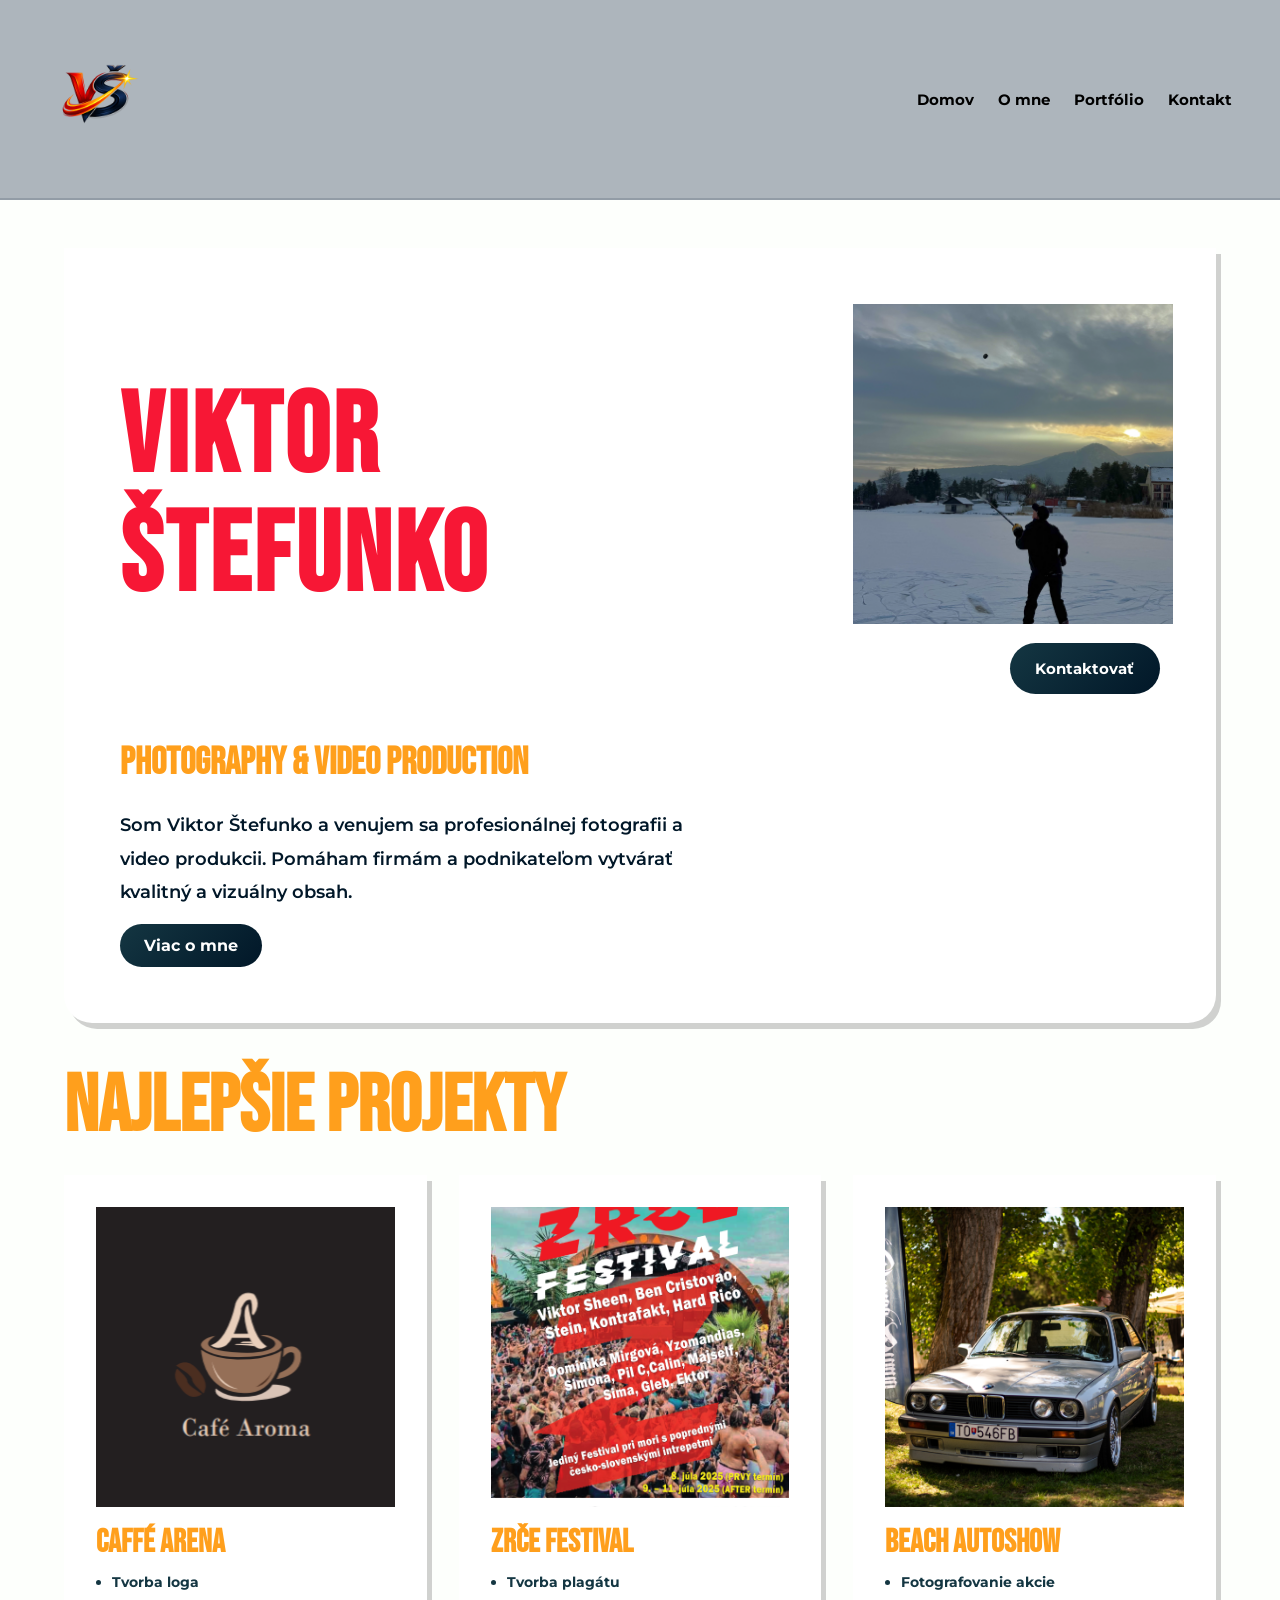
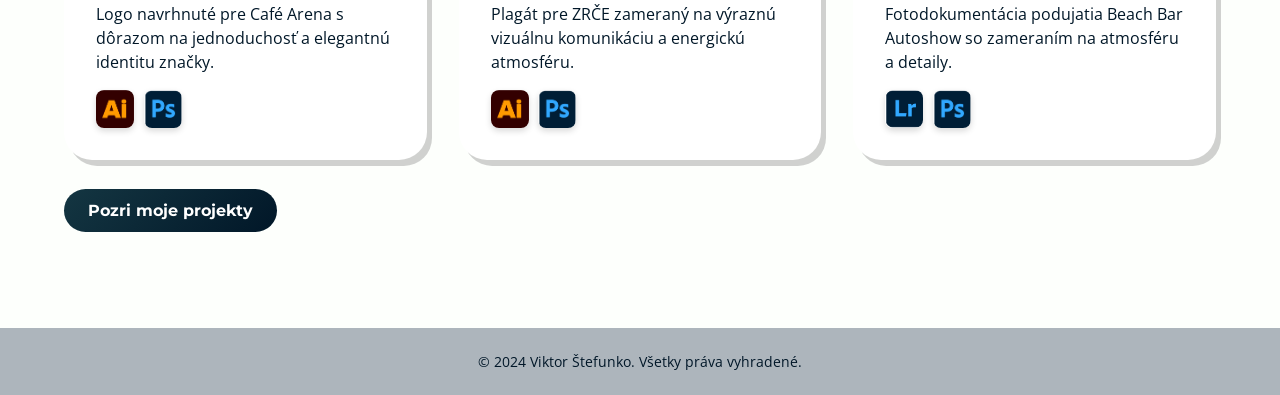
==== commit a85c6736: "skoro hotova domovka stranka" ====
--- a/index.html
+++ b/index.html
@@ -7,8 +7,8 @@
 
     <title>Viktor Štefunko</title>
 
-    <link rel="stylesheet" href="assets/css/normalize.css">
-    <link rel="stylesheet" href="assets/css/style.css">
+    <link rel="stylesheet" href="css/normalize.css">
+    <link rel="stylesheet" href="css/style.css">
 </head>
 
 <body>
@@ -19,9 +19,16 @@
 
 <header class="hlavicka">
 
-    <img src="assets/img/moje logo.png"
+    <img src="assets/icons/logo.png"
     alt="Logo"
     class="logo">
+
+    <nav class="hlavicka_nav">
+        <a href="#">Domov</a>
+        <a href="#">O mne</a>
+        <a href="#">Portfólio</a>
+        <a href="#">Kontakt</a>
+    </nav>
 
     <button class="menu_tlacidlo">
         ☰
@@ -43,22 +50,22 @@
 
         <div class="hero_hore">
 
-            <h1 class="hero_nadpis">
-                VIKTOR <br>
-                ŠTEFUNKO
-            </h1>
-
-            <img src="assets/img/Moja FOTO.png"
-            alt="Moja fotka"
-            class="hero_obrazok">
-
-        </div>
-
-        <div class="hero_tlacidla">
-
-            <a href="#" class="tlacidlo male">
-                Spolupráca
-            </a>
+            <div class="hero_left">
+                <h1 class="hero_nadpis">
+                    VIKTOR <br>
+                    ŠTEFUNKO
+                </h1>
+            </div>
+
+            <div class="hero_right">
+                <img src="img/Moja FOTO.png"
+                alt="Moja fotka"
+                class="hero_obrazok">
+
+                <a href="#" class="tlacidlo hero_kontaktovat">
+                    Kontaktovať
+                </a>
+            </div>
 
         </div>
 
@@ -93,13 +100,15 @@
             NAJLEPŠIE PROJEKTY
         </h2>
 
+        <div class="projekty_grid">
+
         <!-- =========================
             PROJEKT 1
         ========================== -->
 
         <article class="karta_projekt">
 
-            <img src="assets/img/Caffe AROMA.png"
+            <img src="img/Caffe AROMA.png"
             alt="Caffé Arena"
             class="projekt_obrazok">
 
@@ -119,9 +128,9 @@
 
                 <div class="programy">
 
-                    <img src="assets/img/Ai.png" alt="Illustrator">
-
-                    <img src="assets/img/Ps.png=" alt="Photoshop">
+                    <img src="assets/icons/Ai.png" alt="Illustrator">
+
+                    <img src="assets/icons/Ps.png" alt="Photoshop">
 
                 </div>
 
@@ -135,7 +144,7 @@
 
         <article class="karta_projekt">
 
-            <img src="assets/img/FESTIVAL ZRCE.png"
+            <img src="img/FESTIVAL ZRCE.png"
             alt="ZRČE Festival"
             class="projekt_obrazok">
 
@@ -155,9 +164,9 @@
 
                 <div class="programy">
 
-                    <img src="assets/img/ikony/illustrator.png" alt="Illustrator">
-
-                    <img src="assets/img/ikony/photoshop.png" alt="Photoshop">
+                    <img src="assets/icons/Ai.png" alt="Illustrator">
+
+                    <img src="assets/icons/Ps.png" alt="Photoshop">
 
                 </div>
 
@@ -171,7 +180,7 @@
 
         <article class="karta_projekt">
 
-            <img src="assets/img/AUTOSHOW.jpg"
+            <img src="img/AUTOSHOW.jpg"
             alt="Beach Autoshow"
             class="projekt_obrazok">
 
@@ -191,15 +200,17 @@
 
                 <div class="programy">
 
-                    <img src="assets/img/Lr.png" alt="Lightroom">
-
-                    <img src="assets/img/Ps.png" alt="Photoshop">
+                    <img src="assets/icons/Lr.png" alt="Lightroom">
+
+                    <img src="assets/icons/Ps.png" alt="Photoshop">
 
                 </div>
 
             </div>
 
         </article>
+
+        </div>
 
         <!-- =========================
             TLAČIDLO
@@ -223,7 +234,7 @@
 
 <footer class="paticka">
 
-    © 2024 Viktor Štefunko.
+    © 2024 Viktor Štefunko. 
     Všetky práva vyhradené.
 
 </footer>
--- a/css/style.css
+++ b/css/style.css
@@ -0,0 +1,644 @@
+@import url('https://fonts.googleapis.com/css2?family=Bebas+Neue&family=Montserrat:ital,wght@0,100..900;1,100..900&family=Open+Sans:ital,wght@0,300..800;1,300..800&display=swap');
+
+/* =========================
+    ROOT
+========================= */
+
+:root {
+
+    --primarna-nadpis: #f71735;
+    --primarna-podnadpis: #FF9F1C;
+
+    --farba-pozadia: #FDFFFC;
+    --bullet-point:#143642;
+    --farba-text:#011728;
+
+    --bg-najslabsi:#E4E6E9;
+    --bg-slaby:#ADB5BC;
+    --bg-stredny:#929CA6;
+    --bg-silny:#778390;
+    --bg-najsilnejsi:#606A75;
+
+    --farba-biela:#FFFFFF;
+    --farba-cierna:#000000;
+
+    --primarny-gradient: linear-gradient(
+    135deg,
+    #143642 0%,
+    #011728 100%);
+
+    --sekundarny-gradient: linear-gradient(
+    135deg,
+    #FF9F1C 0%,
+    #A16B21 100%);
+
+    --font-primarny:'Bebas Neue', sans-serif;
+    --font-sekundarny:'Montserrat', sans-serif;
+    --font-text:'Open Sans', sans-serif;
+
+    --medzera-s:1rem;
+    --medzera-m:1.5rem;
+    --medzera-l:2rem;
+    --medzera-xl:3rem;
+}
+
+/* =========================
+    RESET
+========================= */
+
+*{
+    margin:0;
+    padding:0;
+    box-sizing:border-box;
+}
+
+body{
+    background:var(--farba-pozadia);
+    color:var(--farba-text);
+
+    font-family:var(--font-text);
+}
+
+/* =========================
+    HLAVIČKA
+========================= */
+
+.hlavicka{
+    width:100%;
+    max-width:430px;
+
+    margin:auto;
+
+    display:flex;
+    justify-content:space-between;
+    align-items:center;
+
+    padding:0.75rem 0.9rem;
+
+    border-bottom:2px solid var(--bg-stredny);
+    background:var(--bg-slaby);
+}
+
+.logo{
+    width:100px;
+    padding:0;
+    background:none;
+}
+
+.hlavicka_nav{
+    display:none;
+    gap:1.5rem;
+}
+
+.hlavicka_nav a{
+    color:var(--farba-cierna);
+    text-decoration:none;
+    font-family:var(--font-sekundarny);
+    font-weight:700;
+    font-size:0.95rem;
+}
+
+.menu_tlacidlo{
+    width:52px;
+    height:52px;
+
+    border:none;
+    border-radius:14px;
+
+    background:var(--primarny-gradient);
+
+    color:var(--farba-biela);
+
+    font-size:28px;
+
+    display:flex;
+    align-items:center;
+    justify-content:center;
+
+    cursor:pointer;
+}
+
+/* =========================
+    OBSAH
+========================= */
+
+.obsah{
+    width:100%;
+    max-width:430px;
+
+    margin:auto;
+
+    padding:var(--medzera-m);
+}
+
+/* prevent layout shifting on very small viewports */
+.obsah,
+.hlavicka{
+    min-width:360px;
+}
+
+/* =========================
+    HERO KARTA
+========================= */
+
+.hero_karta{
+    background:var(--farba-biela);
+
+    padding:var(--medzera-l);
+
+    border-radius:0 0 28px 28px;
+
+    box-shadow:
+    5px 6px 0 rgba(0,0,0,0.18);
+
+    margin-bottom:var(--medzera-xl);
+}
+
+.hero_karta{
+    overflow:hidden;
+}
+
+.hero_hore{
+    display:flex;
+    justify-content:space-between;
+    align-items:flex-start;
+
+    gap:var(--medzera-m);
+}
+
+.hero_left{
+    flex:1;
+}
+
+.hero_right{
+    display:flex;
+    flex-direction:column;
+    align-items:flex-end;
+    gap:0.8rem;
+}
+
+.hero_nadpis{
+    font-family:var(--font-primarny);
+
+    font-size:4rem;
+    line-height:1.02;
+
+    color:var(--primarna-nadpis);
+
+    letter-spacing:2px;
+}
+
+.hero_obrazok{
+    width:120px;
+    height:120px;
+
+    object-fit:cover;
+
+    margin-right:-0.3rem;
+}
+
+.hero_kontaktovat{
+    align-self:flex-end;
+}
+
+.hero_tlacidla{
+    display:flex;
+    justify-content:flex-end;
+
+    margin-top:1rem;
+}
+
+.hero_text{
+    margin-top:2rem;
+}
+
+.hero_text h2{
+    color:var(--primarna-podnadpis);
+
+    font-family:var(--font-primarny);
+
+    font-size:1.4rem;
+
+    margin-bottom:1rem;
+}
+
+.hero_text p{
+    font-size:1.15rem;
+    line-height:1.7;
+
+    font-family:var(--font-sekundarny);
+
+    font-weight:600;
+
+    margin-bottom:1rem;
+}
+
+/* =========================
+    TLAČIDLÁ
+========================= */
+
+.tlacidlo{
+    display:inline-flex;
+    align-items:center;
+    justify-content:center;
+
+    padding:12px 24px;
+
+    border-radius:999px;
+
+    background:var(--primarny-gradient);
+
+    color:var(--farba-biela);
+
+    text-decoration:none;
+
+    font-family:var(--font-sekundarny);
+    font-weight:700;
+
+    transition:0.2s ease;
+}
+
+.tlacidlo:hover{
+    transform:translateY(-2px);
+}
+
+.male{
+    padding:8px 18px;
+    font-size:0.85rem;
+}
+
+/* =========================
+    NADPIS SEKCIE
+========================= */
+
+.nadpis_sekcie{
+    color:var(--primarna-podnadpis);
+
+    font-family:var(--font-primarny);
+
+    font-size:3rem;
+    line-height:0.9;
+
+    margin-bottom:2rem;
+}
+
+/* =========================
+    KARTA PROJEKT
+========================= */
+
+.karta_projekt{
+    background:var(--farba-biela);
+
+    padding:1.2rem;
+
+    border-radius:0 0 28px 28px;
+
+    display:flex;
+    gap:1rem;
+
+    margin-bottom:1.8rem;
+
+    box-shadow:
+    5px 6px 0 rgba(0,0,0,0.18);
+}
+
+.projekt_obrazok{
+    width:105px;
+    height:150px;
+
+    object-fit:cover;
+
+    flex-shrink:0;
+}
+
+.projekt_text{
+    flex:1;
+}
+
+.projekt_text h3{
+    color:var(--primarna-podnadpis);
+
+    font-family:var(--font-primarny);
+
+    font-size:1.3rem;
+
+    margin-bottom:0.7rem;
+}
+
+.projekt_text ul{
+    padding-left:1rem;
+
+    margin-bottom:0.7rem;
+}
+
+.projekt_text li{
+    color:var(--bullet-point);
+
+    font-size:0.9rem;
+
+    font-family:var(--font-sekundarny);
+
+    font-weight:700;
+}
+
+.projekt_text p{
+    font-size:0.9rem;
+    line-height:1.5;
+}
+
+/* =========================
+    IKONY PROGRAMOV
+========================= */
+
+.programy{
+    display:flex;
+    gap:0.6rem;
+
+    margin-top:1rem;
+
+}
+
+.programy img{
+    width:38px;
+    height:38px;
+
+    object-fit:cover;
+
+    border-radius:8px;
+
+    background:transparent;
+
+    padding:0;
+
+    box-shadow: 0 3px 6px rgba(0,0,0,0.15);
+}
+
+/* =========================
+    TLAČIDLO PROJEKTY
+========================= */
+
+.projekty_tlacidlo{
+    display:flex;
+    justify-content:flex-end;
+}
+
+/* =========================
+    FOOTER
+========================= */
+
+.paticka{
+    background:var(--bg-slaby);
+
+    text-align:center;
+
+    padding:1.5rem;
+
+    margin-top:3rem;
+
+    color:var(--farba-text);
+
+    font-size:0.85rem;
+}
+
+/* =========================
+    RESPONSIVE
+========================= */
+
+@media(max-width:430px){
+
+    /* mobile: keep heading and image on one row like the reference */
+    .hero_karta{
+        overflow:visible;
+    }
+
+    .hero_hore{
+        display:flex;
+        flex-direction:row;
+        align-items:flex-start;
+        justify-content:space-between;
+        gap:0.6rem;
+    }
+
+    .hero_left{
+        flex:0 0 60%;
+    }
+
+    .hero_left .hero_nadpis{
+        font-size:3rem;
+        line-height:1.02;
+    }
+
+    .hero_right{
+        flex:0 0 40%;
+        display:flex;
+        flex-direction:column;
+        align-items:flex-end;
+        gap:0.3rem;
+    }
+
+    /* slightly smaller image, full visible */
+    .hero_obrazok{
+        width:96px;
+        height:96px;
+        object-fit:cover;
+        object-position:center;
+        border-radius:6px;
+        margin-right:0;
+    }
+
+    .hero_kontaktovat{
+        margin-top:0.2rem;
+        align-self:flex-end;
+        padding:8px 12px;
+        font-size:0.9rem;
+    }
+
+    .hero_text{
+        margin-top:1rem;
+    }
+
+    .nadpis_sekcie{
+        font-size:2.5rem;
+    }
+
+    .hero_text p{
+        font-size:1rem;
+    }
+
+    .projekty_grid{
+        grid-template-columns:1fr;
+        gap:1rem;
+    }
+
+    .karta_projekt{
+        padding:1rem;
+        flex-direction:row;
+    }
+}
+
+/* =========================
+    DESKTOP
+========================= */
+
+@media(min-width:431px) and (max-width:1023px){
+
+    /* medium devices: mirror mobile layout but slightly larger */
+    .hero_hore{
+        display:flex;
+        flex-direction:row;
+        align-items:flex-start;
+        justify-content:space-between;
+        gap:0.8rem;
+    }
+
+    .hero_left{
+        flex:0 0 60%;
+    }
+
+    .hero_left .hero_nadpis{
+        font-size:3.8rem;
+        line-height:1.04;
+    }
+
+    .hero_right{
+        flex:0 0 40%;
+        display:flex;
+        flex-direction:column;
+        align-items:flex-end;
+        gap:0.4rem;
+    }
+
+    .hero_obrazok{
+        width:120px;
+        height:120px;
+        object-fit:cover;
+        border-radius:6px;
+        margin-right:0;
+    }
+
+    .hero_kontaktovat{
+        padding:9px 14px;
+        font-size:0.95rem;
+        align-self:flex-end;
+    }
+
+    .hero_text{
+        margin-top:1.1rem;
+    }
+
+    .projekty_grid{
+        grid-template-columns:repeat(2, 1fr);
+        gap:1rem;
+    }
+
+}
+
+@media(min-width:1024px){
+
+    .hlavicka{
+        max-width:1300px;
+        padding:1.5rem 3rem;
+    }
+
+    .hlavicka_nav{
+        display:flex;
+    }
+
+    .menu_tlacidlo{
+        display:none;
+    }
+
+    .obsah{
+        max-width:1300px;
+        padding:3rem 4rem;
+    }
+
+    .hero_karta{
+        padding:3.5rem;
+    }
+
+    .hero_hore{
+        gap:4rem;
+        align-items:center;
+    }
+
+    .hero_left{
+        max-width:700px;
+    }
+
+    .hero_right{
+        gap:1.2rem;
+    }
+
+    .hero_nadpis{
+        font-size:7rem;
+        line-height:1.06;
+        letter-spacing:3px;
+    }
+
+    .hero_obrazok{
+        width:320px;
+        height:320px;
+
+        margin-right:-0.8rem;
+    }
+
+    .hero_kontaktovat{
+        padding:1rem 1.6rem;
+        font-size:0.95rem;
+    }
+
+    .hero_text{
+        margin-top:3rem;
+        max-width:680px;
+    }
+
+    .hero_text h2{
+        font-size:2.4rem;
+        margin-bottom:1.5rem;
+        line-height:1.1;
+    }
+
+    .hero_text p{
+        font-size:1.15rem;
+        line-height:1.8;
+        max-width:600px;
+    }
+
+    .hero_kontaktovat{
+        padding:1rem 1.6rem;
+        font-size:0.95rem;
+    }
+
+    .nadpis_sekcie{
+        font-size:5rem;
+    }
+
+    .projekty_grid{
+        display:grid;
+        grid-template-columns:repeat(3, minmax(280px, 1fr));
+        gap:2rem;
+    }
+
+    .karta_projekt{
+        padding:2rem;
+        flex-direction:column;
+    }
+
+    .projekty_tlacidlo{
+        justify-content:flex-start;
+    }
+
+    .projekt_obrazok{
+        width:100%;
+        height:300px;
+    }
+
+    .projekt_text h3{
+        font-size:2rem;
+    }
+
+    .projekt_text p{
+        font-size:1rem;
+    }
+}
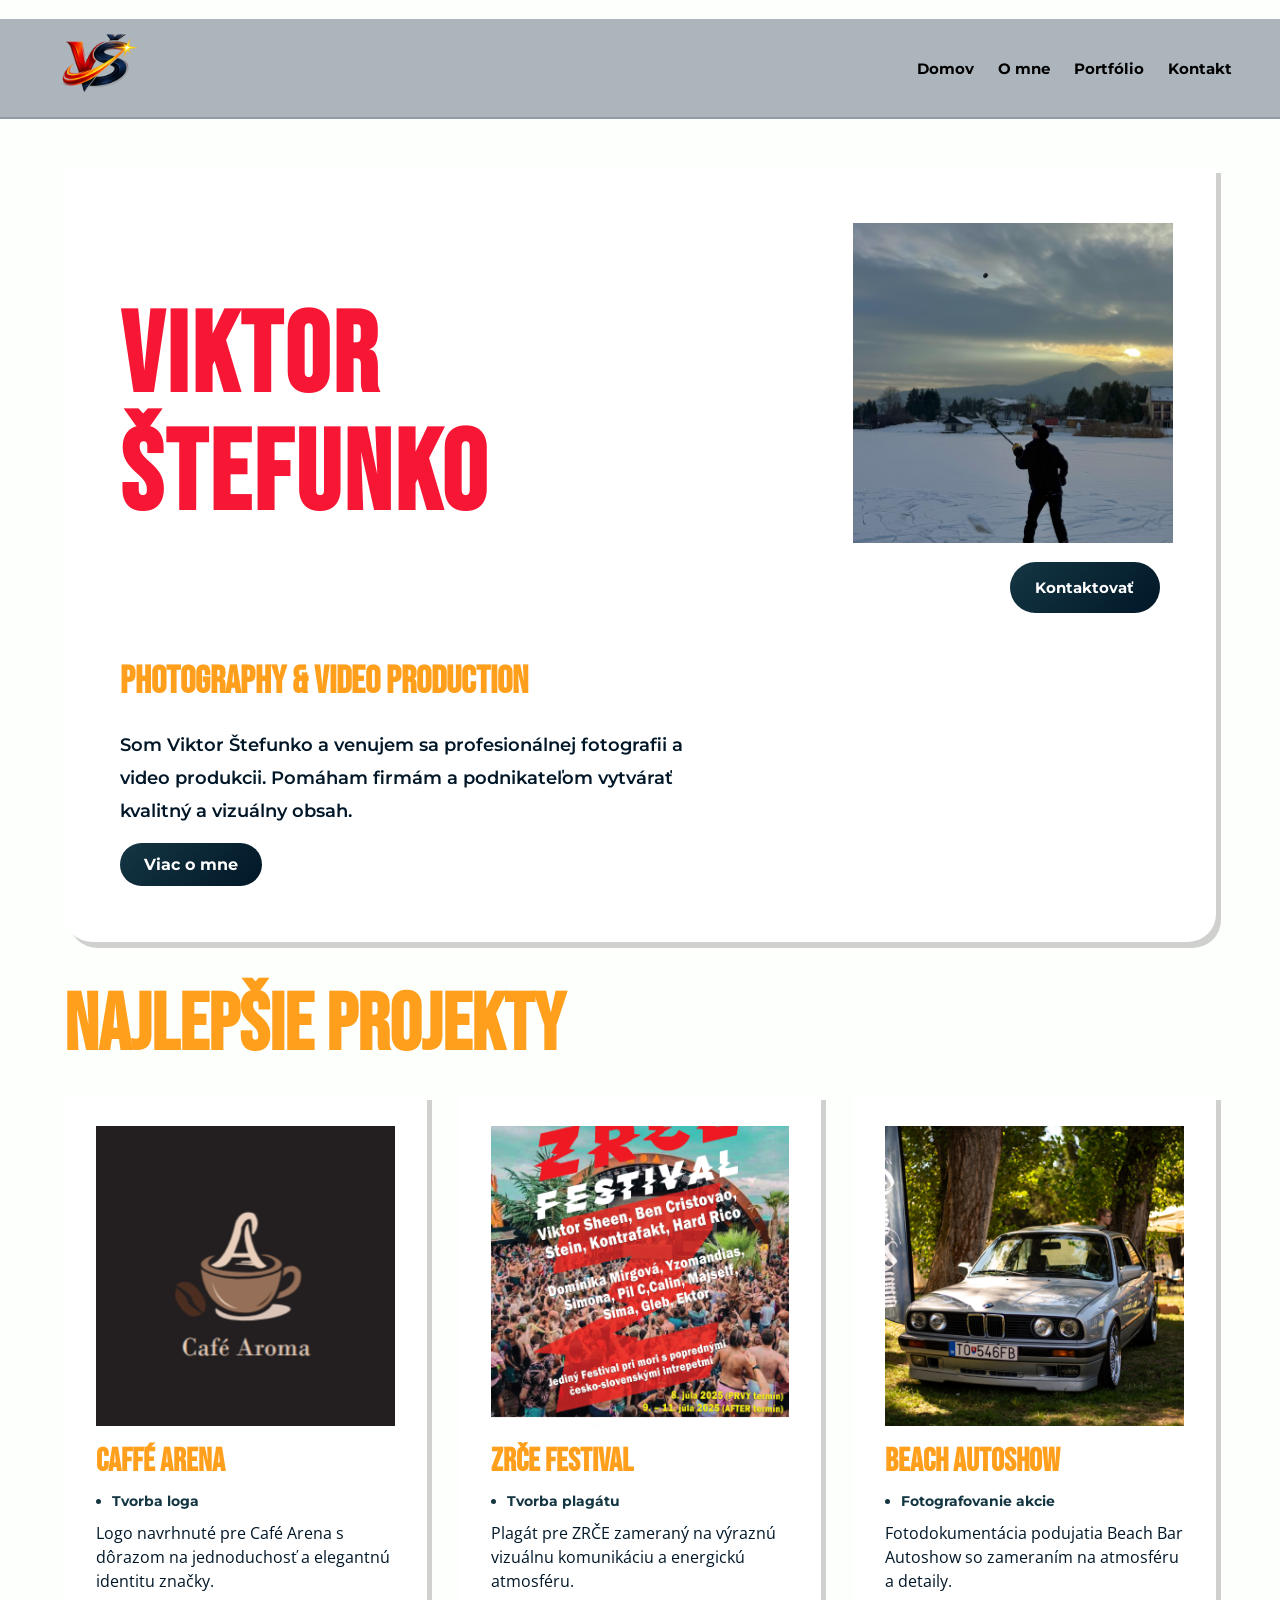
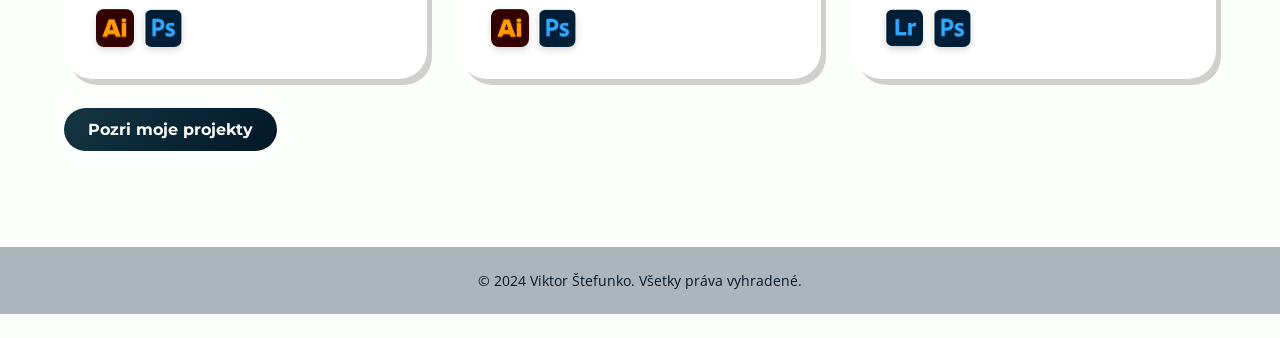
==== commit 9a5da60e: "skoro hotovo o mne" ====
--- a/index.html
+++ b/index.html
@@ -24,10 +24,10 @@
     class="logo">
 
     <nav class="hlavicka_nav">
-        <a href="#">Domov</a>
-        <a href="#">O mne</a>
-        <a href="#">Portfólio</a>
-        <a href="#">Kontakt</a>
+        <a href="index.html">Domov</a>
+        <a href="o_mne.html">O mne</a>
+        <a href="portfolio.html">Portfólio</a>
+        <a href="kontakt.html">Kontakt</a>
     </nav>
 
     <button class="menu_tlacidlo">
@@ -62,7 +62,7 @@
                 alt="Moja fotka"
                 class="hero_obrazok">
 
-                <a href="#" class="tlacidlo hero_kontaktovat">
+                <a href="kontakt.html" class="tlacidlo hero_kontaktovat">
                     Kontaktovať
                 </a>
             </div>
@@ -82,7 +82,7 @@
                 kvalitný a vizuálny obsah.
             </p>
 
-            <a href="#" class="tlacidlo">
+            <a href="o_mne.html" class="tlacidlo">
                 Viac o mne
             </a>
 
--- a/css/style.css
+++ b/css/style.css
@@ -57,6 +57,7 @@
     color:var(--farba-text);
 
     font-family:var(--font-text);
+    padding:1.2rem 0 1.5rem;
 }
 
 /* =========================
@@ -65,15 +66,16 @@
 
 .hlavicka{
     width:100%;
-    max-width:430px;
-
-    margin:auto;
+    max-width:none;
+
+    margin:0;
 
     display:flex;
     justify-content:space-between;
     align-items:center;
 
-    padding:0.75rem 0.9rem;
+    height:100px;
+    padding:0 0.9rem;
 
     border-bottom:2px solid var(--bg-stredny);
     background:var(--bg-slaby);
@@ -129,6 +131,10 @@
     margin:auto;
 
     padding:var(--medzera-m);
+    min-height:calc(100vh - 200px);
+    background:transparent;
+    border-radius:0;
+    box-shadow:none;
 }
 
 /* prevent layout shifting on very small viewports */
@@ -465,6 +471,15 @@
         font-size:1rem;
     }
 
+    .obsah{
+        width:100vw;
+        max-width:none;
+        margin:0;
+        border-radius:0;
+        padding:1rem 0.9rem 1.2rem;
+        overflow-x:hidden;
+    }
+
     .projekty_grid{
         grid-template-columns:1fr;
         gap:1rem;
@@ -536,8 +551,10 @@
 @media(min-width:1024px){
 
     .hlavicka{
-        max-width:1300px;
-        padding:1.5rem 3rem;
+        max-width:none;
+        width:100%;
+        height:100px;
+        padding:0 3rem;
     }
 
     .hlavicka_nav{
@@ -641,4 +658,229 @@
     .projekt_text p{
         font-size:1rem;
     }
-}+
+    .o_mne_foto{
+        width:320px;
+        height:320px;
+        max-width:none;
+        min-width:0;
+        border-radius:36px;
+    }
+}
+
+/* =========================
+    O MNE
+========================= */
+
+.nadpis_o_mne{
+    font-family:var(--font-primarny);
+    color:var(--primarna-nadpis);
+    font-size:4rem;
+    margin-bottom:1rem;
+    letter-spacing:1px;
+}
+
+.o_mne{
+    margin-bottom:4rem;
+}
+
+.o_mne_obsah{
+    display:flex;
+    gap:1rem;
+    align-items:flex-start;
+}
+
+.o_mne_text{
+    flex:1;
+}
+
+.o_mne_text p{
+    font-family:var(--font-sekundarny);
+    font-size:1rem;
+    line-height:1.7;
+    margin-bottom:1.4rem;
+    color:var(--farba-text);
+    font-weight:700;
+}
+
+.o_mne_foto{
+    width:40%;
+    max-width:180px;
+    min-width:140px;
+    height:auto;
+    object-fit:cover;
+    border-radius:24px;
+    box-shadow:0 18px 32px rgba(0,0,0,0.14);
+}
+
+/* =========================
+    PONUKA
+========================= */
+
+.ponuka{
+    background:transparent;
+    padding:0;
+}
+
+.ponuka_bg{
+    background:#F2F2F1;
+    width:100vw;
+    position:relative;
+    left:50%;
+    right:50%;
+    margin-left:-50vw;
+    margin-right:-50vw;
+    padding:1.8rem 1rem;
+}
+
+.ponuka_karta{
+    background:transparent;
+    border-radius:30px;
+    padding:1.2rem;
+    width:100%;
+    max-width:520px;
+    margin:0 auto;
+}
+
+.ponuka_grid{
+    display:grid;
+    grid-template-columns:1fr 1fr;
+    gap:0.85rem;
+}
+
+.sluzba{
+    min-height:150px;
+
+    display:flex;
+    align-items:center;
+    justify-content:center;
+
+    text-align:center;
+
+    padding:1rem;
+
+    font-family:'Bebas Neue', sans-serif;
+    font-size:1.3rem;
+    line-height:1.2;
+    letter-spacing:0.02em;
+    text-transform:uppercase;
+
+    position:relative;
+
+    box-shadow: 8px 8px 0 rgba(96,106,117,0.25);
+}
+
+.zlta{
+    background:var(--sekundarny-gradient);
+    color:#000;
+}
+
+.tmava{
+    background:var(--primarny-gradient);
+    color:#fff;
+}
+
+.lavy_horny{
+    border-radius:30px 0 0 0;
+}
+
+.pravy_horny{
+    border-radius:0 30px 0 0;
+}
+
+.lavy_dolny{
+    border-radius:0 0 0 30px;
+}
+
+.pravy_dolny{
+    border-radius:0 0 30px 0;
+}
+
+.software{
+    margin-top:2rem;
+
+    display:flex;
+        justify-content:space-between;
+        align-items:center;
+        gap:1rem;
+
+        background:#fff;
+
+        width:100%;
+        max-width:920px;
+
+        padding:1rem 1.4rem;
+
+        border-radius:999px;
+
+        margin-left:auto;
+        margin-right:auto;
+
+        box-shadow: 5px 5px 0 rgba(96,106,117,0.2);
+    }
+
+    .software img{
+        width:52px;
+        height:52px;
+    .o_mne_obsah{
+        flex-direction:column;
+        gap:1.5rem;
+    }
+
+    .o_mne_foto{
+        width:100%;
+        max-width:none;
+        min-width:0;
+        height:auto;
+    }
+
+    .o_mne_text p{
+        font-size:1rem;
+    }
+
+    .ponuka_karta{
+        padding:1rem;
+    }
+}
+
+@media(min-width:1024px){
+    .o_mne_foto{
+        width:320px;
+        height:320px;
+        max-width:none;
+        min-width:0;
+        border-radius:36px;
+    }
+
+    .o_mne_obsah{
+        gap:3rem;
+        align-items:center;
+    }
+
+    .ponuka_bg{
+        padding:3rem 4rem;
+    }
+
+    .ponuka_karta{
+        max-width:1320px;
+        padding:2rem 2.5rem;
+    }
+
+    .ponuka_grid{
+        grid-template-columns:repeat(2, minmax(380px, 1fr));
+        gap:2rem;
+    }
+
+    .sluzba{
+        min-height:280px;
+        padding:1.5rem;
+        font-size:1.45rem;
+    }
+
+    .software{
+        width:100%;
+        max-width:980px;
+        gap:1rem;
+        padding:1rem 1.5rem;
+    }
+}
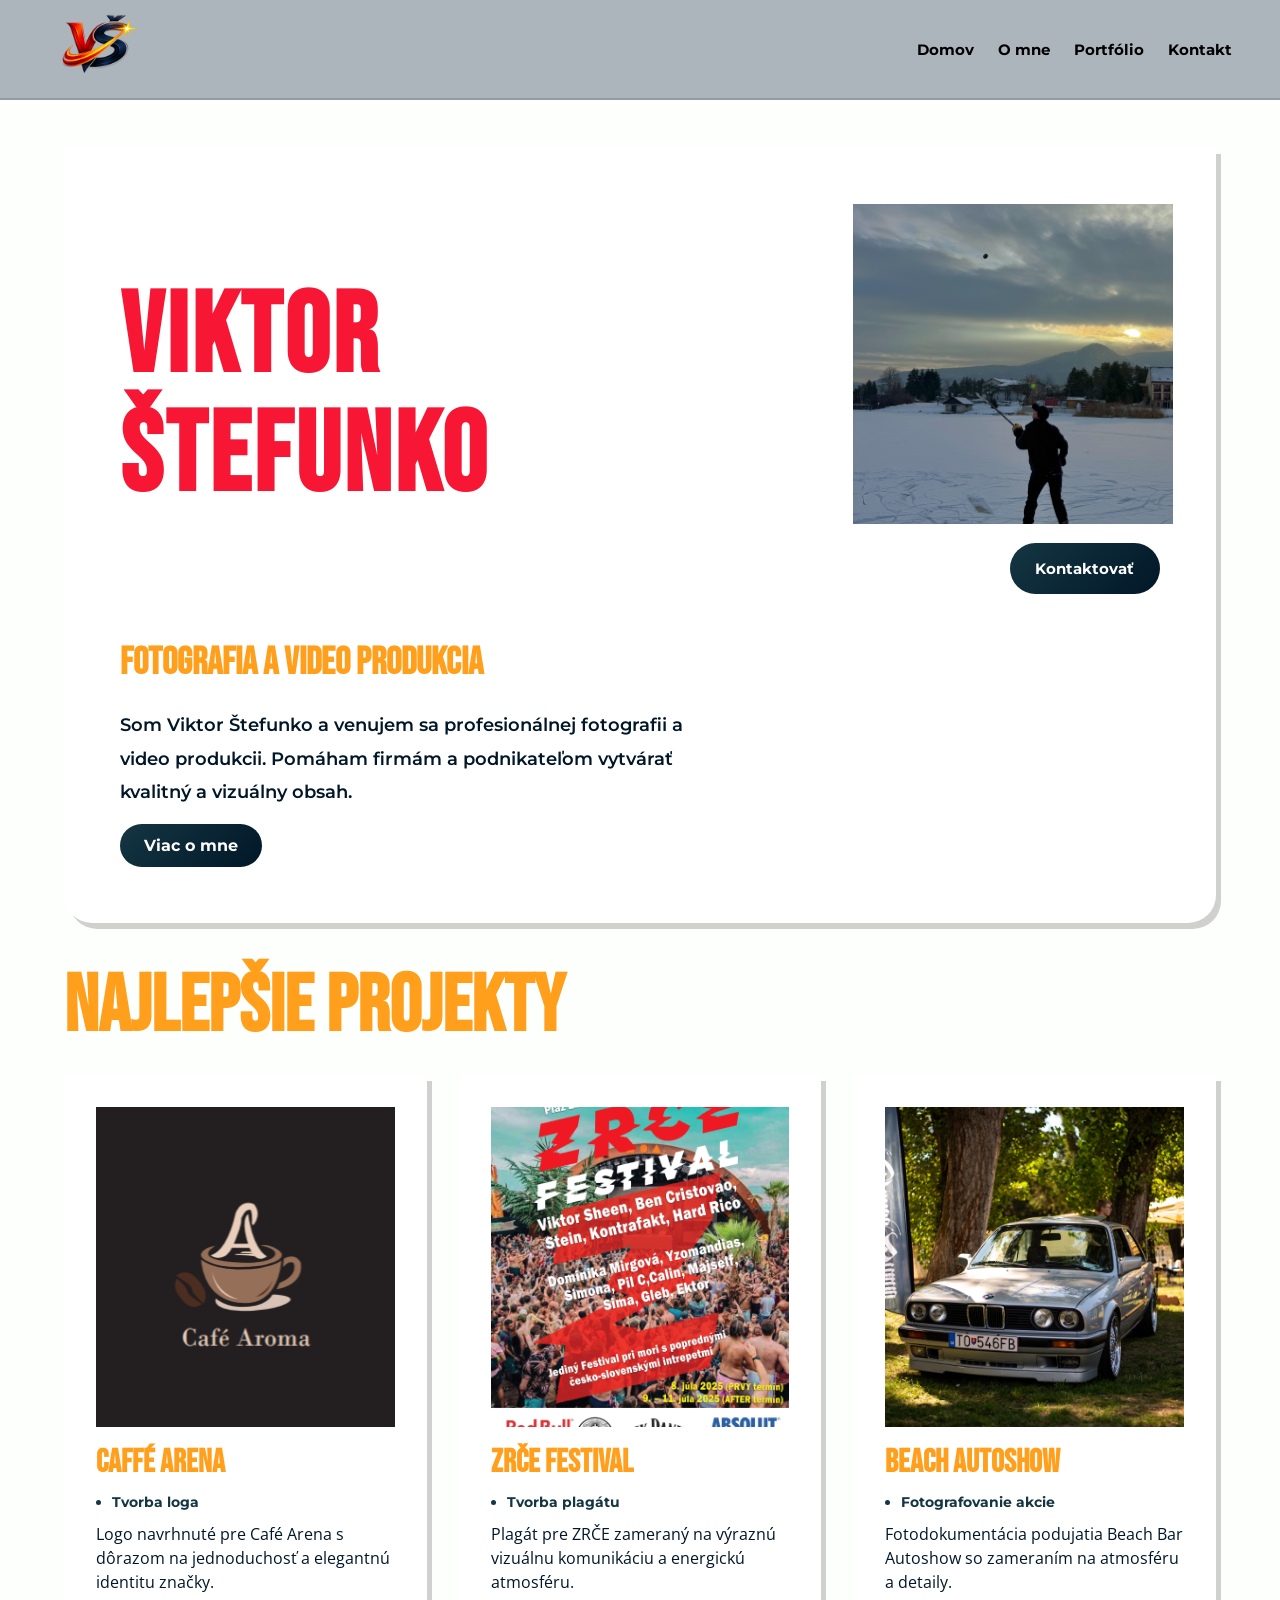
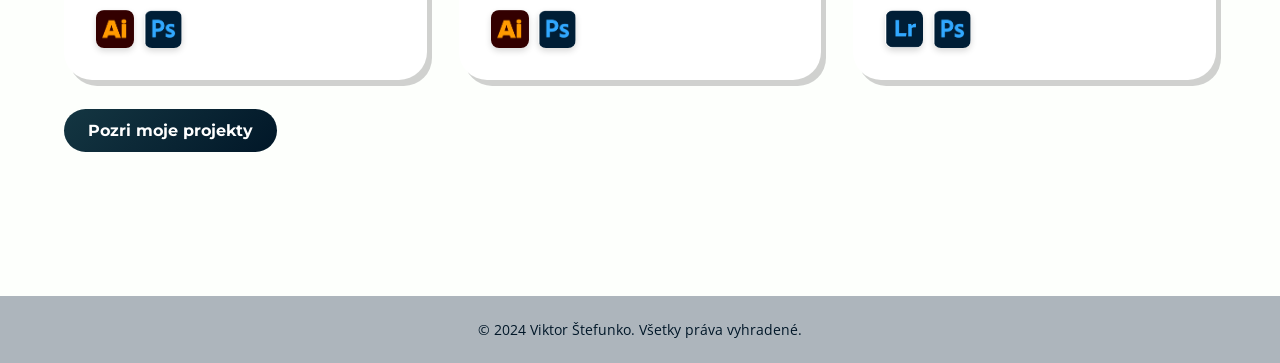
==== commit d4d378ab: "skdfaingli" ====
--- a/index.html
+++ b/index.html
@@ -72,7 +72,7 @@
         <div class="hero_text">
 
             <h2>
-                PHOTOGRAPHY & VIDEO PRODUCTION
+                FOTOGRAFIA A VIDEO PRODUKCIA
             </h2>
 
             <p>
--- a/css/style.css
+++ b/css/style.css
@@ -57,8 +57,11 @@
     color:var(--farba-text);
 
     font-family:var(--font-text);
-    padding:1.2rem 0 1.5rem;
-}
+    padding:0;
+}
+
+
+
 
 /* =========================
     HLAVIČKA
@@ -702,6 +705,14 @@
     color:var(--farba-text);
     font-weight:700;
 }
+
+@media(min-width:1024px){
+    .o_mne_text p{
+        font-size:1.3rem;
+        line-height:1.9;
+    }
+}
+
 
 .o_mne_foto{
     width:40%;
@@ -760,14 +771,14 @@
     padding:1rem;
 
     font-family:'Bebas Neue', sans-serif;
-    font-size:1.3rem;
-    line-height:1.2;
+    font-size:1.65rem;
+    line-height:1.3;
     letter-spacing:0.02em;
     text-transform:uppercase;
 
     position:relative;
 
-    box-shadow: 8px 8px 0 rgba(96,106,117,0.25);
+    box-shadow: 9px 9px 0 rgba(96,106,117,0.28);
 }
 
 .zlta{
@@ -800,28 +811,31 @@
     margin-top:2rem;
 
     display:flex;
-        justify-content:space-between;
-        align-items:center;
-        gap:1rem;
-
-        background:#fff;
-
-        width:100%;
-        max-width:920px;
-
-        padding:1rem 1.4rem;
-
-        border-radius:999px;
-
-        margin-left:auto;
-        margin-right:auto;
-
-        box-shadow: 5px 5px 0 rgba(96,106,117,0.2);
-    }
-
-    .software img{
-        width:52px;
-        height:52px;
+    justify-content:center;
+    align-items:center;
+    gap:1.4rem;
+
+    background:#fff;
+
+    width:max-content;
+
+    padding:0.9rem 1.6rem;
+
+    border-radius:999px;
+
+    margin-left:auto;
+    margin-right:auto;
+
+    box-shadow: 9px 9px 0 rgba(96,106,117,0.28);
+}
+
+.software img{
+    width:60px;
+    height:60px;
+    object-fit:contain;
+}
+
+@media(max-width:430px){
     .o_mne_obsah{
         flex-direction:column;
         gap:1.5rem;
@@ -867,20 +881,244 @@
     }
 
     .ponuka_grid{
-        grid-template-columns:repeat(2, minmax(380px, 1fr));
+        grid-template-columns:repeat(2, minmax(400px, 1fr));
+        gap:2.5rem;
+    }
+
+    .sluzba{
+        min-height:320px;
+        padding:2rem;
+        font-size:3rem;
+        line-height:1.35;
+        box-shadow: 12px 12px 0 rgba(96,106,117,0.3);
+    }
+
+    .software{
+        width:max-content;
+        gap:1.6rem;
+        padding:1rem 1.8rem;
+        box-shadow: 12px 12px 0 rgba(96,106,117,0.3);
+    }
+
+    .software img{
+        width:66px;
+        height:66px;
+    }
+}
+
+/* =========================
+    PORTFÓLIO
+========================= */
+
+.portfolio{
+    margin-bottom:3rem;
+}
+
+.portfolio_popis{
+    max-width:700px;
+
+    font-family:var(--font-sekundarny);
+    font-size:1.05rem;
+    line-height:1.8;
+    font-weight:600;
+
+    color:var(--farba-text);
+
+    margin-bottom:2rem;
+}
+
+/* =========================
+    PROJEKTY
+========================= */
+
+.projekty{
+    margin-bottom:3rem;
+}
+
+.projekty_grid{
+    display:grid;
+    grid-template-columns:1fr;
+    gap:1.8rem;
+}
+
+.projekt_karta{
+
+    background:var(--farba-biela);
+
+    border-radius:0 0 28px 28px;
+
+    overflow:hidden;
+
+    box-shadow:
+    8px 8px 0 rgba(0,0,0,0.18);
+
+    transition:.25s ease;
+}
+
+.projekt_karta:hover{
+
+    transform:translateY(-6px);
+
+}
+
+.projekt_obrazok{
+
+    width:100%;
+    height:240px;
+
+    object-fit:cover;
+
+    display:block;
+
+}
+
+.projekt_info{
+
+    padding:1.5rem;
+
+}
+
+.projekt_info h2{
+
+    font-family:var(--font-primarny);
+
+    color:var(--primarna-podnadpis);
+
+    font-size:2rem;
+
+    margin-bottom:0.8rem;
+
+    letter-spacing:1px;
+
+}
+
+.projekt_info p{
+
+    font-family:var(--font-sekundarny);
+
+    font-size:1rem;
+
+    line-height:1.7;
+
+    margin-bottom:1.3rem;
+
+    color:var(--farba-text);
+
+}
+
+.projekt_info .tlacidlo{
+
+    display:inline-flex;
+
+}
+
+
+/* =========================
+    MOBIL
+========================= */
+
+@media(max-width:430px){
+
+    .portfolio_popis{
+
+        font-size:1rem;
+
+        line-height:1.7;
+
+    }
+
+    .projekty_grid{
+
+        grid-template-columns:1fr;
+
+        gap:1.2rem;
+
+    }
+
+    .projekt_obrazok{
+
+        height:210px;
+
+    }
+
+    .projekt_info{
+
+        padding:1.2rem;
+
+    }
+
+    .projekt_info h2{
+
+        font-size:1.7rem;
+
+    }
+
+}
+
+
+/* =========================
+    DESKTOP
+========================= */
+
+@media(min-width:1024px){
+
+    .portfolio{
+
+        margin-bottom:4rem;
+
+    }
+
+    .portfolio_popis{
+
+        max-width:850px;
+
+        font-size:1.25rem;
+
+        line-height:1.9;
+
+    }
+
+    .projekty_grid{
+
+        grid-template-columns:repeat(3,1fr);
+
         gap:2rem;
-    }
-
-    .sluzba{
-        min-height:280px;
-        padding:1.5rem;
-        font-size:1.45rem;
-    }
-
-    .software{
-        width:100%;
-        max-width:980px;
-        gap:1rem;
-        padding:1rem 1.5rem;
-    }
-}
+
+    }
+
+    .projekt_karta{
+
+        border-radius:0 0 36px 36px;
+
+        box-shadow:
+        12px 12px 0 rgba(0,0,0,0.18);
+
+    }
+
+    .projekt_obrazok{
+
+        height:320px;
+
+    }
+
+    .projekt_info{
+
+        padding:2rem;
+
+    }
+
+    .projekt_info h2{
+
+        font-size:2.5rem;
+
+    }
+
+    .projekt_info p{
+
+        font-size:1.05rem;
+
+        line-height:1.8;
+
+    }
+
+}
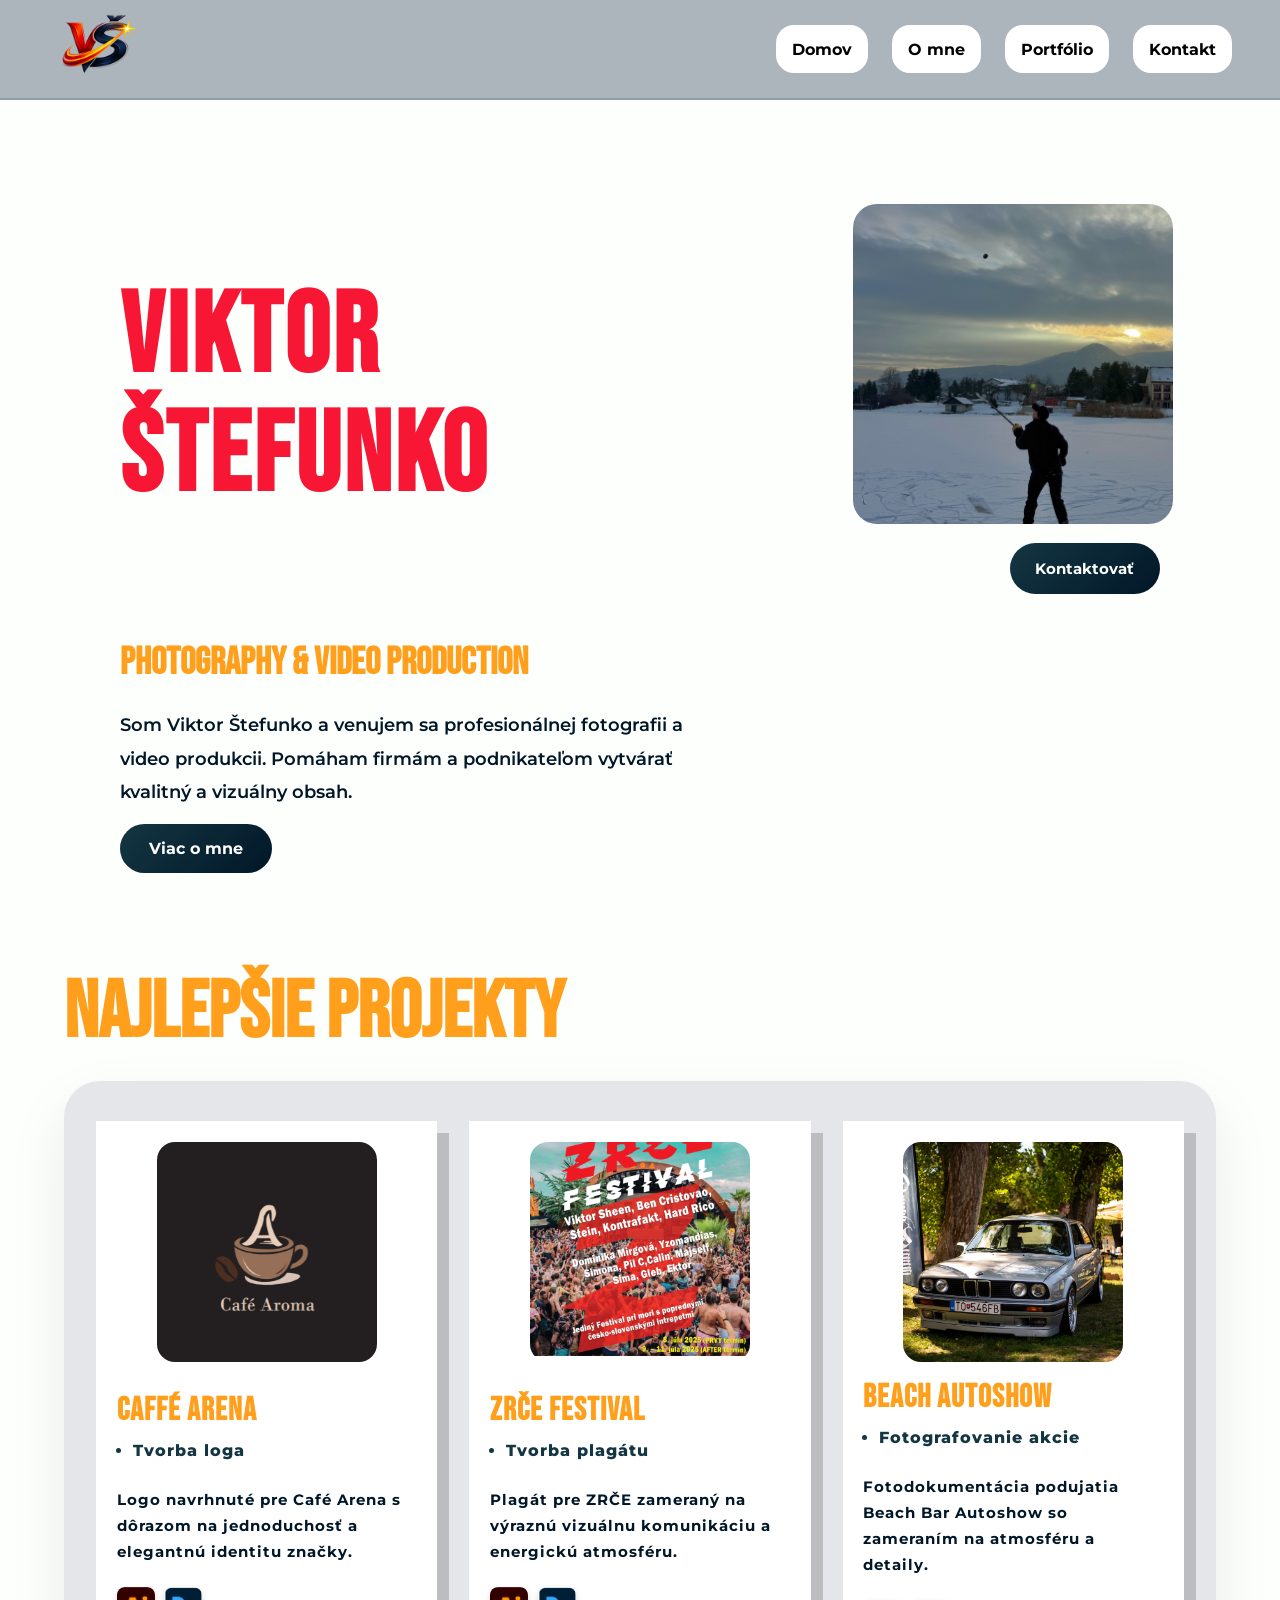
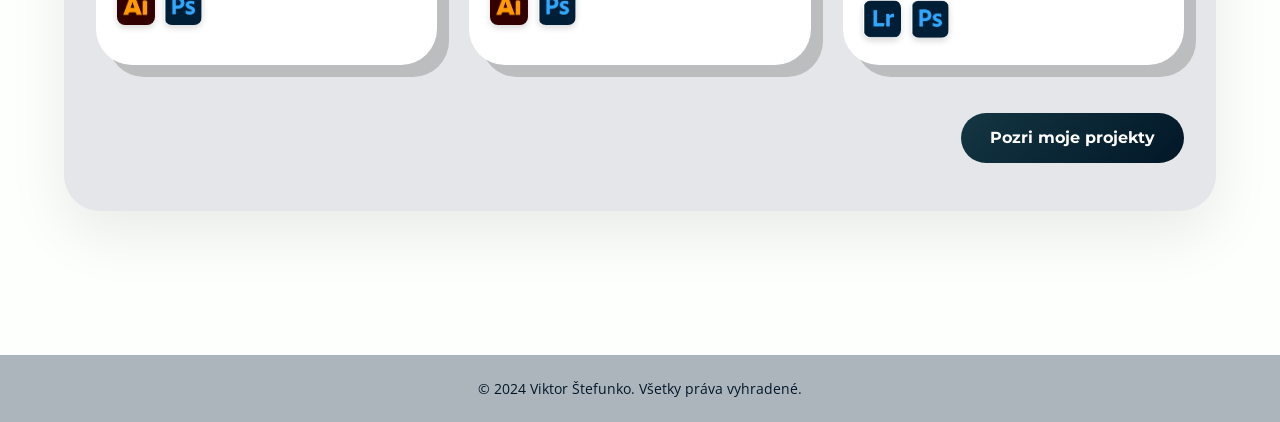
==== commit a544220f: "HOTOVO 2" ====
--- a/index.html
+++ b/index.html
@@ -22,6 +22,8 @@
     <img src="assets/icons/logo.png"
     alt="Logo"
     class="logo">
+
+    <input type="checkbox" id="menu-toggle" class="menu_toggle" aria-hidden="true">
 
     <nav class="hlavicka_nav">
         <a href="index.html">Domov</a>
@@ -30,9 +32,9 @@
         <a href="kontakt.html">Kontakt</a>
     </nav>
 
-    <button class="menu_tlacidlo">
+    <label for="menu-toggle" class="menu_tlacidlo" aria-label="Otvoriť menu">
         ☰
-    </button>
+    </label>
 
 </header>
 
@@ -72,7 +74,7 @@
         <div class="hero_text">
 
             <h2>
-                FOTOGRAFIA A VIDEO PRODUKCIA
+                PHOTOGRAPHY & VIDEO PRODUCTION
             </h2>
 
             <p>
@@ -100,7 +102,8 @@
             NAJLEPŠIE PROJEKTY
         </h2>
 
-        <div class="projekty_grid">
+        <div class="projekty_bg">
+            <div class="projekty_grid">
 
         <!-- =========================
             PROJEKT 1
@@ -133,7 +136,6 @@
                     <img src="assets/icons/Ps.png" alt="Photoshop">
 
                 </div>
-
             </div>
 
         </article>
@@ -210,18 +212,14 @@
 
         </article>
 
-        </div>
-
-        <!-- =========================
-            TLAČIDLO
-        ========================== -->
-
-        <div class="projekty_tlacidlo">
-
-            <a href="#" class="tlacidlo">
-                Pozri moje projekty
-            </a>
-
+            </div>
+            <div class="projekty_tlacidlo">
+
+                <a href="portfolio.html" class="tlacidlo">
+                    Pozri moje projekty
+                </a>
+
+            </div>
         </div>
 
     </section>
--- a/css/style.css
+++ b/css/style.css
@@ -52,6 +52,12 @@
     box-sizing:border-box;
 }
 
+html,
+body{
+    min-width:360px;
+    overflow-x:hidden;
+}
+
 body{
     background:var(--farba-pozadia);
     color:var(--farba-text);
@@ -90,9 +96,32 @@
     background:none;
 }
 
+.hlavicka{
+    position:relative;
+}
+
+.menu_toggle{
+    position:absolute;
+    opacity:0;
+    pointer-events:none;
+}
+
 .hlavicka_nav{
     display:none;
-    gap:1.5rem;
+    position:absolute;
+    top:100%;
+    right:0;
+    left:0;
+    flex-direction:column;
+    gap:0.8rem;
+    padding:1rem;
+    background:var(--bg-slaby);
+    border-bottom:2px solid var(--bg-stredny);
+    z-index:10;
+}
+
+.menu_toggle:checked ~ .hlavicka_nav{
+    display:flex;
 }
 
 .hlavicka_nav a{
@@ -100,7 +129,14 @@
     text-decoration:none;
     font-family:var(--font-sekundarny);
     font-weight:700;
-    font-size:0.95rem;
+    font-size:1rem;
+    padding:0.9rem 1rem;
+    border-radius:18px;
+    background:var(--farba-biela);
+}
+
+.hlavicka_nav a:hover{
+    background:rgba(0,0,0,0.05);
 }
 
 .menu_tlacidlo{
@@ -151,14 +187,13 @@
 ========================= */
 
 .hero_karta{
-    background:var(--farba-biela);
+    background:transparent;
 
     padding:var(--medzera-l);
 
-    border-radius:0 0 28px 28px;
-
-    box-shadow:
-    5px 6px 0 rgba(0,0,0,0.18);
+    border-radius:0;
+
+    box-shadow:none;
 
     margin-bottom:var(--medzera-xl);
 }
@@ -202,6 +237,7 @@
     height:120px;
 
     object-fit:cover;
+    border-radius:24px;
 
     margin-right:-0.3rem;
 }
@@ -242,29 +278,26 @@
     margin-bottom:1rem;
 }
 
-/* =========================
-    TLAČIDLÁ
-========================= */
+.kontakt_text{
+    font-size:1.35rem;
+    font-weight:800;
+    line-height:1.6;
+    margin-top:0.5rem;
+}
 
 .tlacidlo{
     display:inline-flex;
     align-items:center;
     justify-content:center;
-
-    padding:12px 24px;
-
+    gap:0.4rem;
+    padding:0.95rem 1.8rem;
     border-radius:999px;
-
     background:var(--primarny-gradient);
-
     color:var(--farba-biela);
-
     text-decoration:none;
-
     font-family:var(--font-sekundarny);
     font-weight:700;
-
-    transition:0.2s ease;
+    transition:0.2s ease, transform 0.2s ease;
 }
 
 .tlacidlo:hover{
@@ -343,28 +376,27 @@
 .projekt_text li{
     color:var(--bullet-point);
 
-    font-size:0.9rem;
+    font-size:1rem;
 
     font-family:var(--font-sekundarny);
 
+    font-weight:800;
+}
+
+.projekt_text p{
+    font-size:1rem;
+    line-height:1.6;
     font-weight:700;
-}
-
-.projekt_text p{
-    font-size:0.9rem;
-    line-height:1.5;
-}
-
-/* =========================
-    IKONY PROGRAMOV
-========================= */
+
+    margin-top:1rem;
+
+}
 
 .programy{
     display:flex;
     gap:0.6rem;
-
-    margin-top:1rem;
-
+    align-items:center;
+    margin-top:1.4rem;
 }
 
 .programy img{
@@ -382,6 +414,57 @@
     box-shadow: 0 3px 6px rgba(0,0,0,0.15);
 }
 
+    .karta_projekt{
+        position:relative;
+    }
+
+    .projekt_tlacidlo{
+        position:absolute;
+        right:1rem;
+        bottom:1.4rem;
+        display:inline-flex;
+        align-items:center;
+        justify-content:center;
+        gap:0.35rem;
+        padding:0.7rem 1.1rem;
+        font-size:0.95rem;
+        border-radius:999px;
+        background: var(--sekundarny-gradient);
+        color: var(--farba-biela);
+        text-decoration:none;
+        font-family:var(--font-sekundarny);
+        font-weight:700;
+        box-shadow:0 8px 16px rgba(0,0,0,0.14);
+        transition: transform 0.2s ease, opacity 0.2s ease;
+    }
+
+    .projekt_tlacidlo:hover{
+        transform:translateY(-2px);
+        opacity:0.95;
+    }
+
+    flex-direction:column;
+    gap:0.7rem;
+}
+
+.portfolio .projekt_text h3{
+    font-size:1.2rem;
+    margin-bottom:0.2rem;
+}
+
+.portfolio .projekt_text ul{
+    padding-left:1rem;
+    margin-bottom:0;
+}
+
+.portfolio .projekt_text li{
+    margin-bottom:0.2rem;
+}
+
+.portfolio .programy{
+    margin-top:0.6rem;
+}
+
 /* =========================
     TLAČIDLO PROJEKTY
 ========================= */
@@ -389,6 +472,7 @@
 .projekty_tlacidlo{
     display:flex;
     justify-content:flex-end;
+    margin-top:1.2rem;
 }
 
 /* =========================
@@ -413,9 +497,9 @@
     RESPONSIVE
 ========================= */
 
-@media(max-width:430px){
-
-    /* mobile: keep heading and image on one row like the reference */
+@media(max-width:1023px){
+
+    /* mobile/tablet: keep heading and image stacked for one version */
     .hero_karta{
         overflow:visible;
     }
@@ -498,59 +582,6 @@
     DESKTOP
 ========================= */
 
-@media(min-width:431px) and (max-width:1023px){
-
-    /* medium devices: mirror mobile layout but slightly larger */
-    .hero_hore{
-        display:flex;
-        flex-direction:row;
-        align-items:flex-start;
-        justify-content:space-between;
-        gap:0.8rem;
-    }
-
-    .hero_left{
-        flex:0 0 60%;
-    }
-
-    .hero_left .hero_nadpis{
-        font-size:3.8rem;
-        line-height:1.04;
-    }
-
-    .hero_right{
-        flex:0 0 40%;
-        display:flex;
-        flex-direction:column;
-        align-items:flex-end;
-        gap:0.4rem;
-    }
-
-    .hero_obrazok{
-        width:120px;
-        height:120px;
-        object-fit:cover;
-        border-radius:6px;
-        margin-right:0;
-    }
-
-    .hero_kontaktovat{
-        padding:9px 14px;
-        font-size:0.95rem;
-        align-self:flex-end;
-    }
-
-    .hero_text{
-        margin-top:1.1rem;
-    }
-
-    .projekty_grid{
-        grid-template-columns:repeat(2, 1fr);
-        gap:1rem;
-    }
-
-}
-
 @media(min-width:1024px){
 
     .hlavicka{
@@ -561,7 +592,13 @@
     }
 
     .hlavicka_nav{
+        position:static;
         display:flex;
+        flex-direction:row;
+        gap:1.5rem;
+        padding:0;
+        border:none;
+        background:transparent;
     }
 
     .menu_tlacidlo{
@@ -638,6 +675,9 @@
         display:grid;
         grid-template-columns:repeat(3, minmax(280px, 1fr));
         gap:2rem;
+        max-width:1240px;
+        margin:0 auto;
+        width:100%;
     }
 
     .karta_projekt{
@@ -646,7 +686,7 @@
     }
 
     .projekty_tlacidlo{
-        justify-content:flex-start;
+        justify-content:flex-end;
     }
 
     .projekt_obrazok{
@@ -734,14 +774,21 @@
 }
 
 .ponuka_bg{
-    background:#F2F2F1;
-    width:100vw;
-    position:relative;
-    left:50%;
-    right:50%;
-    margin-left:-50vw;
-    margin-right:-50vw;
+    background:var(--bg-najslabsi);
+    max-width:1200px;
+    margin:0 auto;
     padding:1.8rem 1rem;
+    border-radius:36px;
+    box-shadow:0 24px 60px rgba(0,0,0,0.08);
+}
+
+.projekty_bg{
+    background:var(--bg-najslabsi);
+    max-width:1320px;
+    margin:0 auto;
+    padding:2.5rem 2rem 3rem;
+    border-radius:36px;
+    box-shadow:0 24px 60px rgba(0,0,0,0.08);
 }
 
 .ponuka_karta{
@@ -835,17 +882,25 @@
     object-fit:contain;
 }
 
-@media(max-width:430px){
+@media(max-width:1023px){
     .o_mne_obsah{
-        flex-direction:column;
-        gap:1.5rem;
+        flex-direction:row;
+        flex-wrap:wrap;
+        gap:1rem;
+        align-items:flex-start;
+    }
+
+    .o_mne_text{
+        flex:1;
+        min-width:0;
     }
 
     .o_mne_foto{
-        width:100%;
-        max-width:none;
-        min-width:0;
+        width:160px;
+        max-width:160px;
+        min-width:140px;
         height:auto;
+        align-self:flex-start;
     }
 
     .o_mne_text p{
@@ -912,19 +967,259 @@
 
 .portfolio{
     margin-bottom:3rem;
-}
-
-.portfolio_popis{
-    max-width:700px;
-
+    text-align:left;
+}
+
+/* =========================
+    KONTAKT
+========================= */
+
+.kontakt{
+    margin-bottom:4rem;
+}
+
+.kontakt_grid{
+    display:grid;
+    grid-template-columns:1fr 1fr;
+    gap:3rem;
+    align-items:start;
+}
+
+.kontakt_levo{
+    max-width:560px;
+}
+
+.kontakt .nadpis_o_mne{
+    font-size:8rem;
+    letter-spacing:3px;
+    line-height:0.88;
+    margin-bottom:0.8rem;
+}
+
+.kontakt_text{
+    font-family:var(--font-sekundarny);
+    font-size:2rem;
+    line-height:1.4;
+    color:var(--bullet-point);
+    margin:2rem 0 0;
+}
+
+.kontakt_cta{
+    font-family:var(--font-primarny);
+    color:var(--primarna-podnadpis);
+    font-size:2.2rem;
+    line-height:1.1;
+    margin:2.5rem 0 0;
+}
+
+.kontakt_forma{
+    background:var(--bg-najslabsi);
+    border-radius:32px;
+    padding:2rem;
+    margin-top:3rem;
+}
+
+.form_row{
+    display:grid;
+    gap:1rem;
+    margin-bottom:1rem;
+}
+
+.form_row_half{
+    grid-template-columns:1fr 1fr;
+}
+
+.form_row_bottom{
+    display:flex;
+    gap:1rem;
+    align-items:flex-end;
+    flex-wrap:wrap;
+    justify-content:flex-end;
+}
+
+.form_row_bottom .form_icon_input{
+    flex:1 1 180px;
+    min-width:180px;
+}
+
+.kontakt_details{
+    display:grid;
+    gap:0.4rem;
+}
+
+.kontakt_details p{
     font-family:var(--font-sekundarny);
     font-size:1.05rem;
     line-height:1.8;
-    font-weight:600;
-
+    margin:0;
+}
+
+.kontakt_details strong{
+    font-weight:800;
+    color:var(--bullet-point);
+}
+
+.form_icon_input{
+    display:flex;
+    align-items:center;
+    gap:0.9rem;
+    flex:1;
+    min-width:200px;
+    padding:1rem 1rem;
+    border:1px solid var(--farba-cierna);
+    border-radius:18px;
+    background:var(--farba-biela);
+}
+
+.form_icon_input img{
+    width:22px;
+    height:22px;
+}
+
+.kontakt_forma input,
+.kontakt_forma textarea{
+    width:100%;
+    border:1px solid var(--farba-cierna);
+    border-radius:18px;
+    padding:1rem 1.2rem;
+    font-family:var(--font-sekundarny);
+    font-size:1rem;
     color:var(--farba-text);
-
-    margin-bottom:2rem;
+    background:var(--farba-biela);
+}
+
+.form_icon_input input{
+    width:100%;
+    border:none;
+    background:transparent;
+    padding:0;
+    font-family:var(--font-sekundarny);
+    font-size:1rem;
+    color:var(--farba-text);
+}
+
+.kontakt_forma textarea{
+    min-height:180px;
+    resize:none;
+}
+
+.kontakt_submit{
+    min-width:140px;
+    padding:1rem 1.4rem;
+    background:var(--primarny-gradient);
+    color:var(--farba-biela);
+    border-radius:999px;
+    box-shadow:0 14px 24px rgba(1,23,40,0.16);
+    border:none;
+    align-self:flex-end;
+}
+
+.kontakt_info{
+    margin-top:3rem;
+    display:grid;
+    gap:0.8rem;
+}
+
+.kontakt_name{
+    font-family:var(--font-primarny);
+    color:var(--primarna-nadpis);
+    font-size:5rem;
+    line-height:0.9;
+    margin-bottom:1.5rem;
+}
+
+.kontakt_details p{
+    font-family:var(--font-sekundarny);
+    font-size:1.05rem;
+    line-height:1.8;
+    margin:0.4rem 0;
+}
+
+.kontakt_odkazy{
+    display:flex;
+    align-items:center;
+    gap:1rem;
+    margin-top:1.5rem;
+    flex-wrap:wrap;
+}
+
+.kontakt_odkazy span{
+    font-family:var(--font-primarny);
+    color:var(--farba-text);
+    font-size:1rem;
+    letter-spacing:0.02em;
+    text-transform:uppercase;
+}
+
+.social_icons{
+    display:flex;
+    gap:1rem;
+}
+
+.social_icons img{
+    width:42px;
+    height:42px;
+    object-fit:contain;
+}
+
+@media(max-width:1023px){
+    .kontakt_grid{
+        grid-template-columns:1fr;
+    }
+
+    .kontakt_levo{
+        max-width:none;
+    }
+
+    .kontakt_forma{
+        padding:1.5rem;
+    }
+
+    .kontakt_text{
+        font-size:1.8rem;
+    }
+
+    .kontakt_cta{
+        font-size:1.8rem;
+    }
+
+    .kontakt_name{
+        font-size:4.2rem;
+    }
+
+    .form_row_half{
+        grid-template-columns:1fr;
+    }
+
+    .form_row_bottom{
+        flex-direction:column;
+        align-items:stretch;
+    }
+
+    .kontakt_odkazy{
+        justify-content:flex-start;
+    }
+}
+
+.portfolio .nadpis_o_mne{
+    font-family:var(--font-primarny);
+    color:var(--primarna-nadpis);
+        font-size:7rem;
+        line-height:0.95;
+        margin:0 0 1rem;
+        letter-spacing:2px;
+    }
+
+    .portfolio_popis{
+        max-width:780px;
+
+        font-family:var(--font-primarny);
+        font-size:2rem;
+        line-height:1.4;
+        font-weight:700;
+        color:var(--primarna-podnadpis);
+
+    margin:0 0 2.5rem;
 }
 
 /* =========================
@@ -939,9 +1234,15 @@
     display:grid;
     grid-template-columns:1fr;
     gap:1.8rem;
-}
-
-.projekt_karta{
+    justify-items:center;
+    background: transparent;
+    border-radius:0;
+    padding:0;
+    box-shadow: none;
+}
+
+.projekt_karta,
+.karta_projekt{
 
     background:var(--farba-biela);
 
@@ -953,9 +1254,15 @@
     8px 8px 0 rgba(0,0,0,0.18);
 
     transition:.25s ease;
-}
-
-.projekt_karta:hover{
+
+    display:flex;
+    gap:1rem;
+    align-items:center;
+    padding:1.3rem;
+}
+
+.projekt_karta:hover,
+.karta_projekt:hover{
 
     transform:translateY(-6px);
 
@@ -963,18 +1270,52 @@
 
 .projekt_obrazok{
 
-    width:100%;
-    height:240px;
+    width:130px;
+    height:130px;
 
     object-fit:cover;
 
     display:block;
-
-}
-
-.projekt_info{
-
-    padding:1.5rem;
+    border-radius:18px;
+
+}
+
+.projekt_info,
+.projekt_text{
+
+    flex:1;
+    display:flex;
+    flex-direction:column;
+        justify-content:center;
+    font-family:var(--font-primarny);
+
+    color:var(--primarna-podnadpis);
+
+    font-size:1.4rem;
+
+    margin-bottom:0.4rem;
+
+    letter-spacing:1px;
+}
+
+.projekt_info p,
+.projekt_text p{
+
+    font-family:var(--font-sekundarny);
+
+    font-size:0.95rem;
+
+    line-height:1.7;
+
+    margin-bottom:0;
+
+    color:var(--farba-text);
+
+}
+
+.projekt_info .tlacidlo{
+
+    display:inline-flex;
 
 }
 
@@ -1017,13 +1358,13 @@
     MOBIL
 ========================= */
 
-@media(max-width:430px){
+@media(max-width:1023px){
 
     .portfolio_popis{
 
-        font-size:1rem;
-
-        line-height:1.7;
+        font-size:1.8rem;
+
+        line-height:1.5;
 
     }
 
@@ -1053,6 +1394,22 @@
 
     }
 
+    .kontakt .nadpis_o_mne{
+
+        font-size:5rem;
+
+        line-height:0.95;
+
+        margin-bottom:0.6rem;
+
+    }
+
+    .kontakt_forma{
+
+        margin-top:2rem;
+
+    }
+
 }
 
 
@@ -1072,38 +1429,47 @@
 
         max-width:850px;
 
-        font-size:1.25rem;
-
-        line-height:1.9;
+        font-size:2.6rem;
+
+        line-height:1.4;
 
     }
 
     .projekty_grid{
 
-        grid-template-columns:repeat(3,1fr);
+        grid-template-columns:repeat(3, minmax(280px, 1fr));
 
         gap:2rem;
 
-    }
-
-    .projekt_karta{
+        max-width:1240px;
+        margin:0 auto;
+        width:100%;
+    }
+
+    .projekt_karta,
+    .karta_projekt{
 
         border-radius:0 0 36px 36px;
 
         box-shadow:
         12px 12px 0 rgba(0,0,0,0.18);
 
+        max-width:720px;
+        width:100%;
+
     }
 
     .projekt_obrazok{
 
-        height:320px;
-
-    }
-
-    .projekt_info{
-
-        padding:2rem;
+        width:220px;
+        height:220px;
+
+    }
+
+    .projekt_info,
+    .projekt_text{
+
+        padding:0;
 
     }
 
@@ -1121,4 +1487,32 @@
 
     }
 
+    .kontakt_text{
+
+        font-size:2.6rem;
+
+    }
+
+    .kontakt_cta{
+
+        font-size:3.4rem;
+
+        margin-top:1.2rem;
+
+    }
+
+    .kontakt_forma{
+
+        margin-top:4rem;
+
+    }
+
+    .kontakt .nadpis_o_mne{
+
+        font-size:8.5rem;
+
+        line-height:0.82;
+
+    }
+
 }
